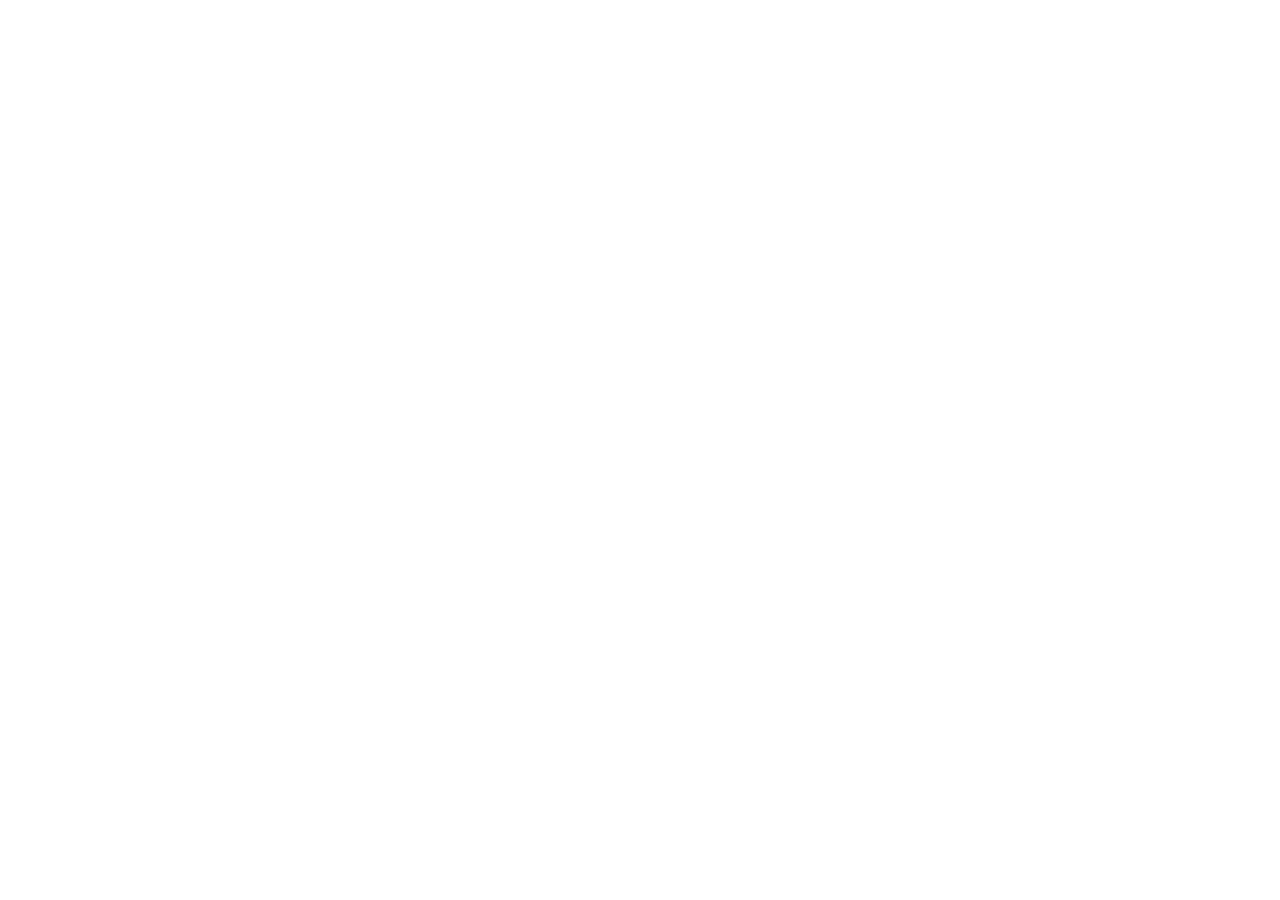
==== info/index.html @ 91fcff69 "STRANDGUT demo sites: info-first + editorial" ====
<!doctype html>
<html lang="de">
  <head>
    <meta charset="UTF-8" />
    <link rel="icon" type="image/svg+xml" href="./favicon.svg" />
    <meta name="viewport" content="width=device-width, initial-scale=1.0" />
    <meta name="theme-color" content="#143b3a" />
    <meta
      name="description"
      content="STRANDGUT in Binz auf Rügen - Restaurant und Beachbar. Oeffnungszeiten, Speisekarte, Anfahrt und Reservierung auf einen Blick."
    />
    <title>STRANDGUT Binz - Öffnungszeiten, Speisekarte & Reservierung</title>
    <script type="module" crossorigin src="/Program Files/Git/strandgut-sites/info/assets/index-B3ou46gy.js"></script>
    <link rel="stylesheet" crossorigin href="/Program Files/Git/strandgut-sites/info/assets/index-Dhdc9tx4.css">
  </head>
  <body>
    <div id="root"></div>
  </body>
</html>
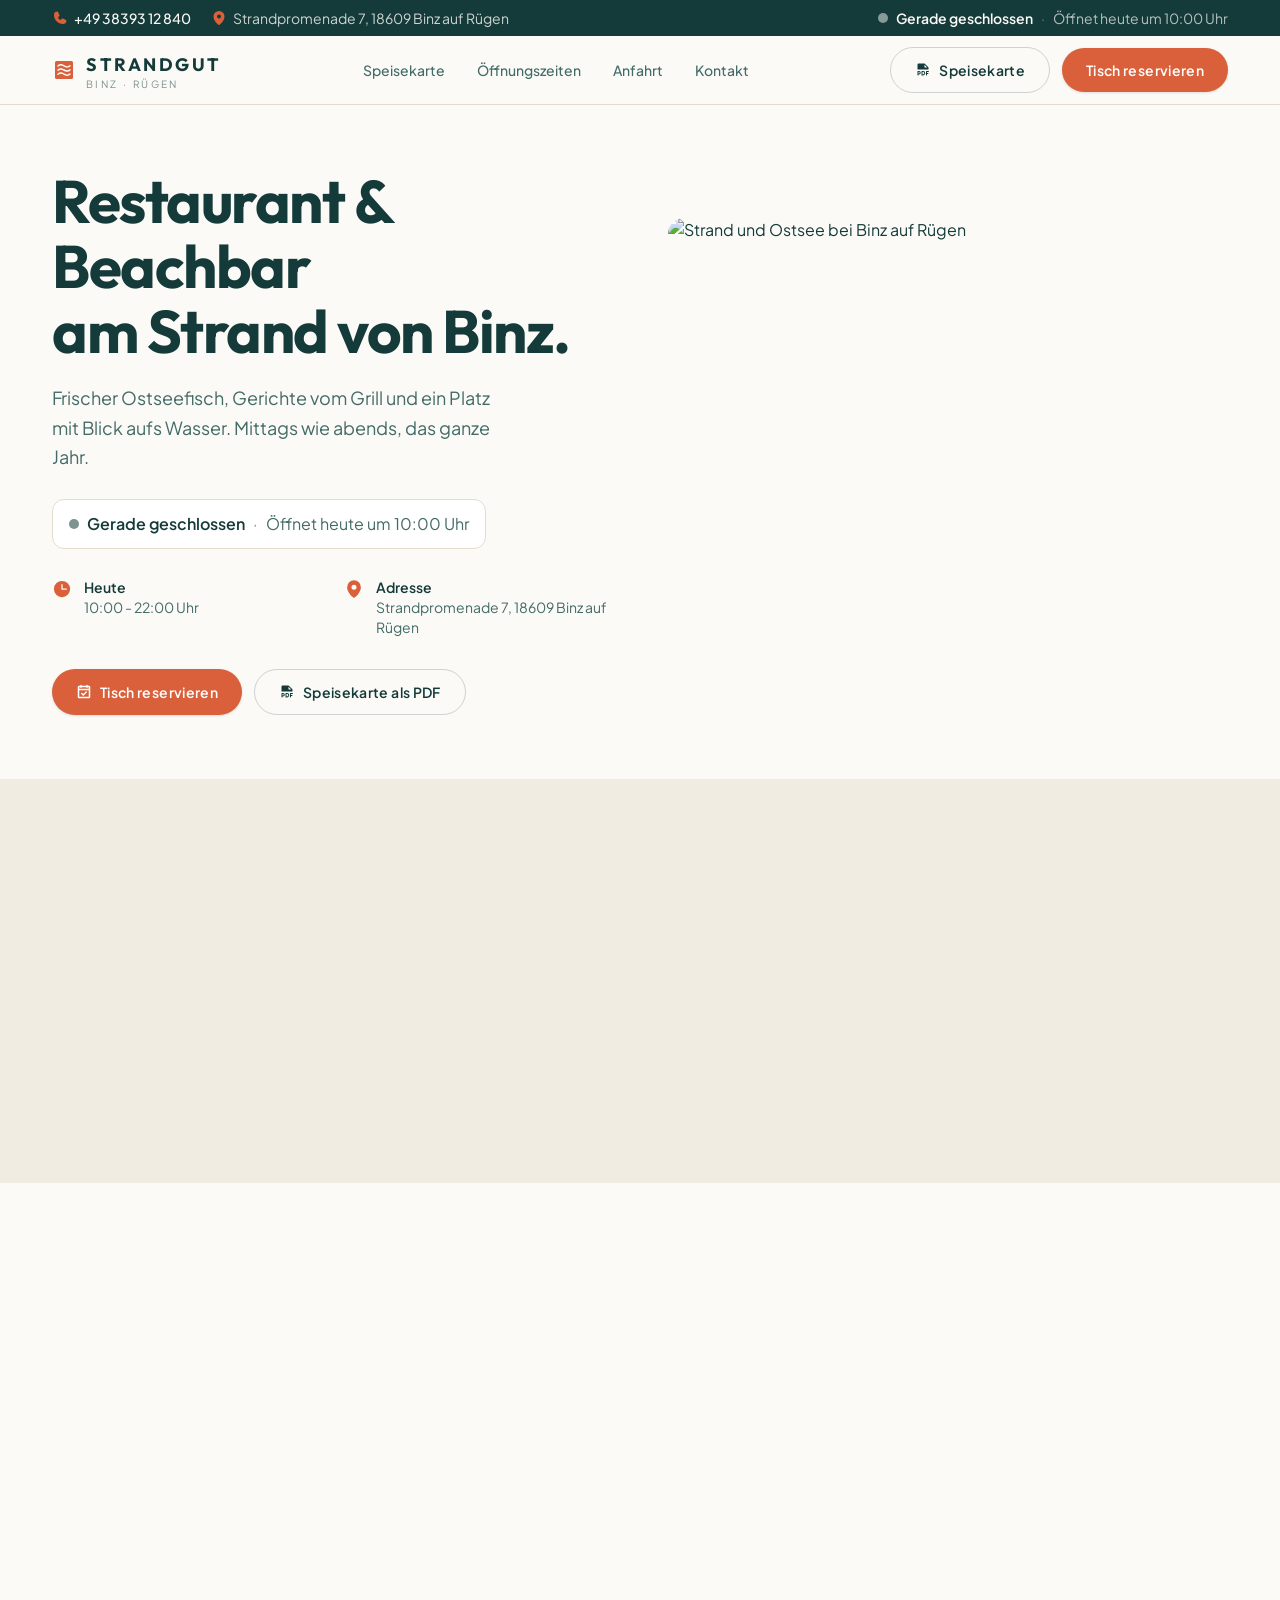
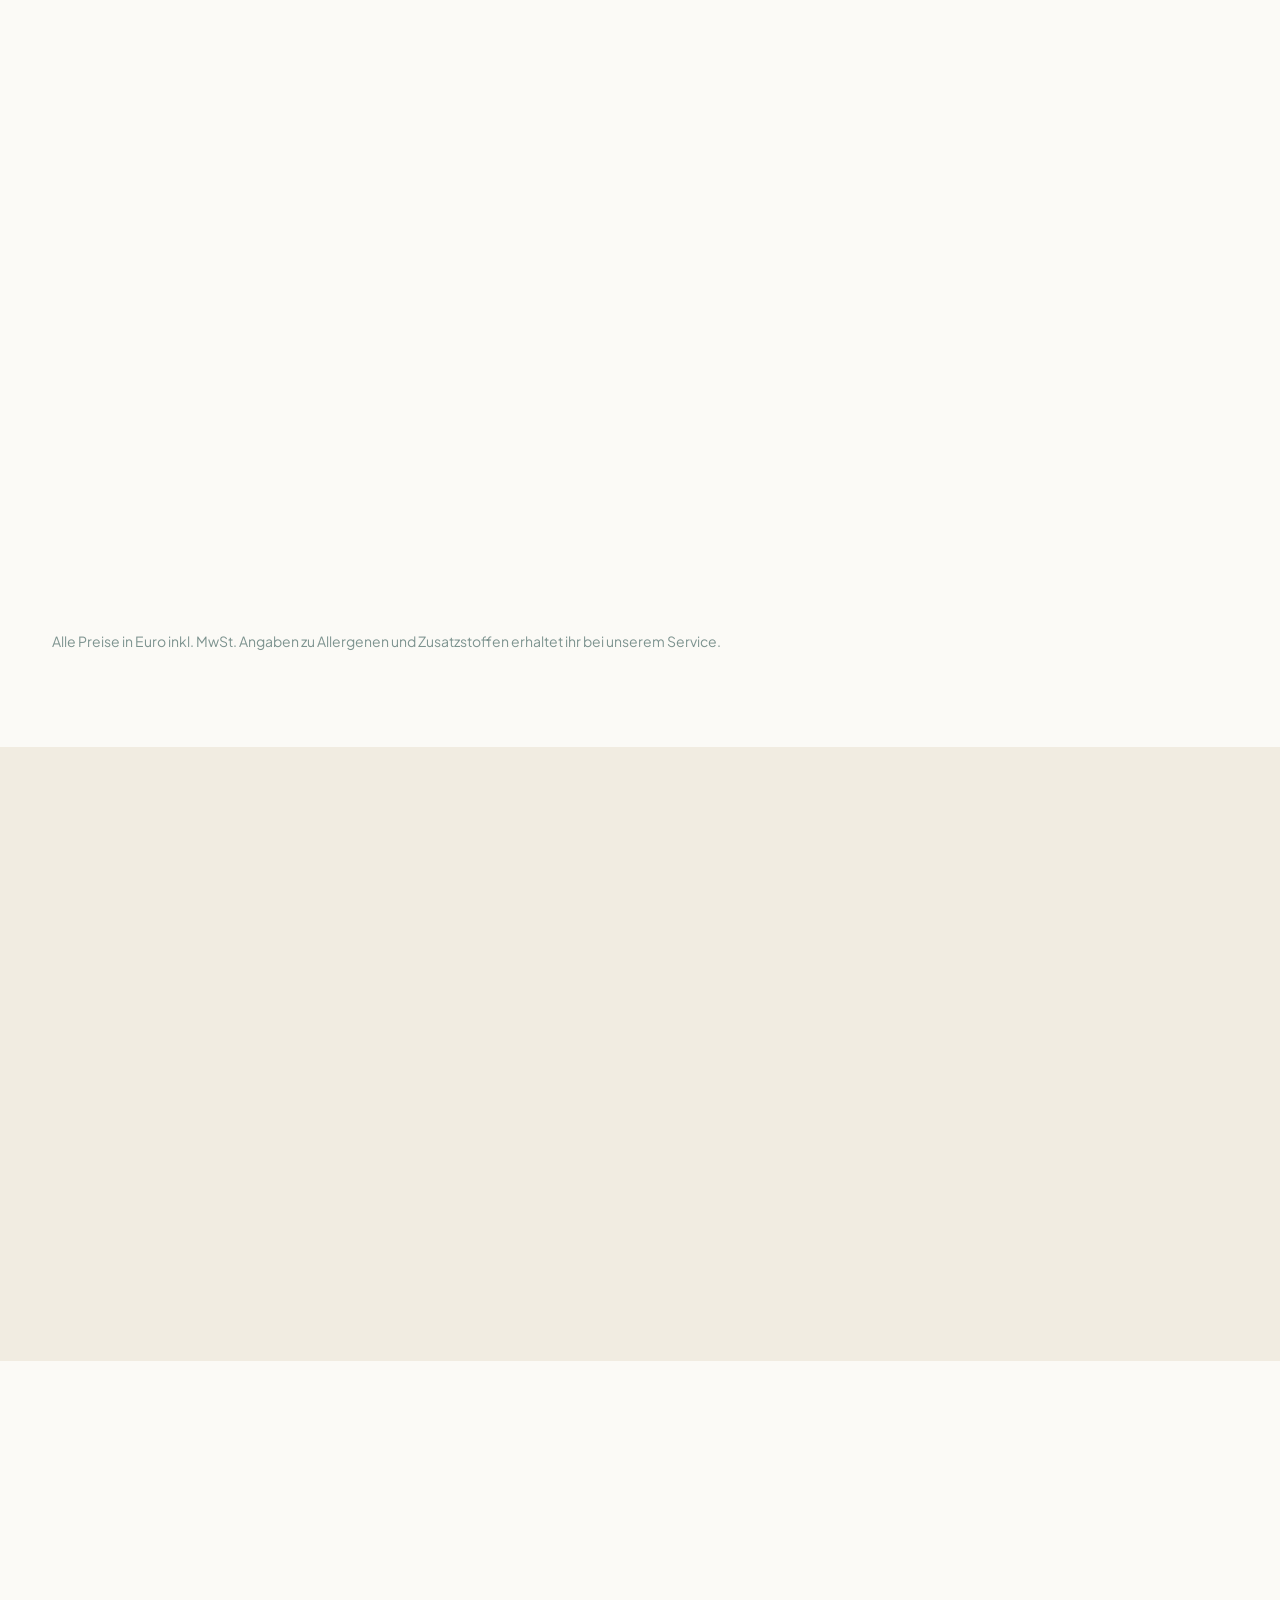
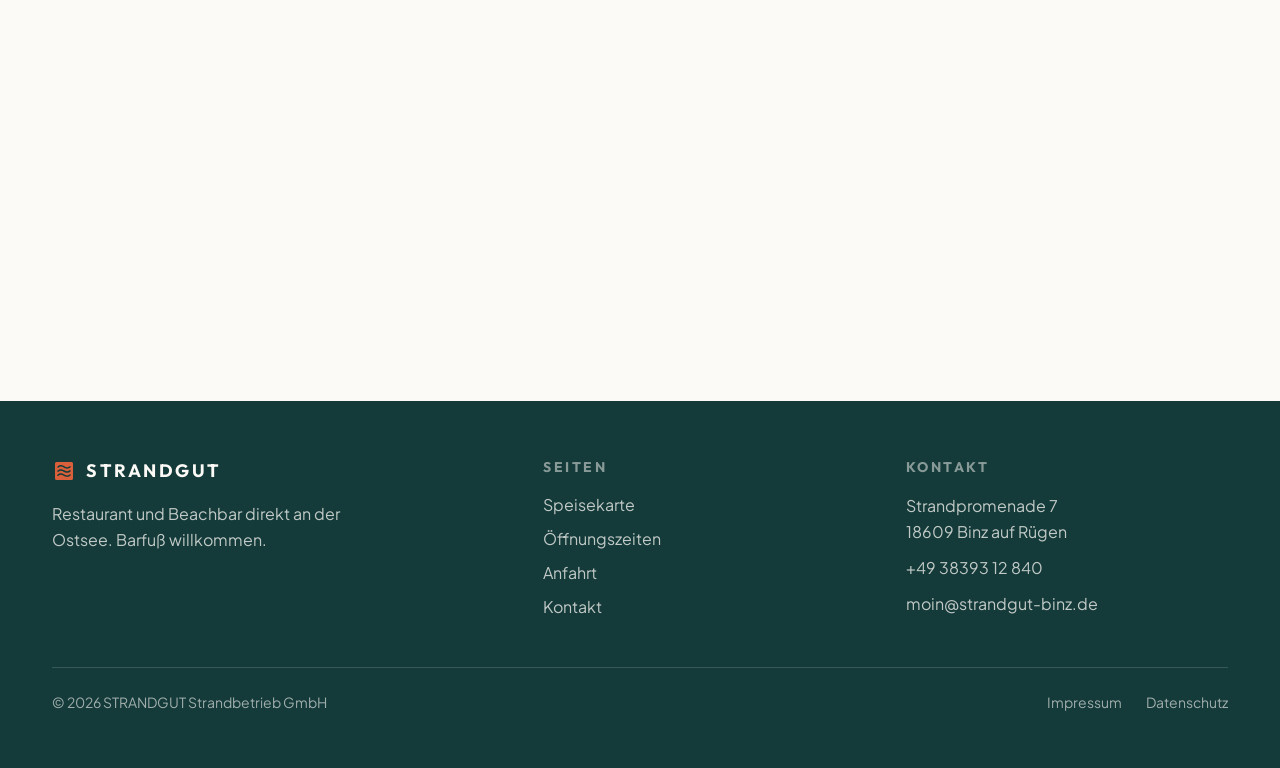
==== commit 02d9a6f8: "Use relative asset paths (robust under GitHub Pages subfolders)" ====
--- a/info/index.html
+++ b/info/index.html
@@ -10,8 +10,8 @@
       content="STRANDGUT in Binz auf Rügen - Restaurant und Beachbar. Oeffnungszeiten, Speisekarte, Anfahrt und Reservierung auf einen Blick."
     />
     <title>STRANDGUT Binz - Öffnungszeiten, Speisekarte & Reservierung</title>
-    <script type="module" crossorigin src="/Program Files/Git/strandgut-sites/info/assets/index-B3ou46gy.js"></script>
-    <link rel="stylesheet" crossorigin href="/Program Files/Git/strandgut-sites/info/assets/index-Dhdc9tx4.css">
+    <script type="module" crossorigin src="./assets/index-B0lCLc97.js"></script>
+    <link rel="stylesheet" crossorigin href="./assets/index-1Lk6VAh6.css">
   </head>
   <body>
     <div id="root"></div>
--- a/info/assets/index-1Lk6VAh6.css
+++ b/info/assets/index-1Lk6VAh6.css
@@ -0,0 +1 @@
+@font-face{font-family:Outfit Variable;font-style:normal;font-display:swap;font-weight:100 900;src:url(./outfit-latin-ext-wght-normal-DdQaqQDo.woff2)format("woff2-variations");unicode-range:U+100-2BA,U+2BD-2C5,U+2C7-2CC,U+2CE-2D7,U+2DD-2FF,U+304,U+308,U+329,U+1D00-1DBF,U+1E00-1E9F,U+1EF2-1EFF,U+2020,U+20A0-20AB,U+20AD-20C0,U+2113,U+2C60-2C7F,U+A720-A7FF}@font-face{font-family:Outfit Variable;font-style:normal;font-display:swap;font-weight:100 900;src:url(./outfit-latin-wght-normal-Bc-8i84L.woff2)format("woff2-variations");unicode-range:U+??,U+131,U+152-153,U+2BB-2BC,U+2C6,U+2DA,U+2DC,U+304,U+308,U+329,U+2000-206F,U+20AC,U+2122,U+2191,U+2193,U+2212,U+2215,U+FEFF,U+FFFD}@font-face{font-family:Plus Jakarta Sans Variable;font-style:normal;font-display:swap;font-weight:200 800;src:url([data-uri])format("woff2-variations");unicode-range:U+460-52F,U+1C80-1C8A,U+20B4,U+2DE0-2DFF,U+A640-A69F,U+FE2E-FE2F}@font-face{font-family:Plus Jakarta Sans Variable;font-style:normal;font-display:swap;font-weight:200 800;src:url(./plus-jakarta-sans-vietnamese-wght-normal-qRpaaN48.woff2)format("woff2-variations");unicode-range:U+102-103,U+110-111,U+128-129,U+168-169,U+1A0-1A1,U+1AF-1B0,U+300-301,U+303-304,U+308-309,U+323,U+329,U+1EA0-1EF9,U+20AB}@font-face{font-family:Plus Jakarta Sans Variable;font-style:normal;font-display:swap;font-weight:200 800;src:url(./plus-jakarta-sans-latin-ext-wght-normal-DmpS2jIq.woff2)format("woff2-variations");unicode-range:U+100-2BA,U+2BD-2C5,U+2C7-2CC,U+2CE-2D7,U+2DD-2FF,U+304,U+308,U+329,U+1D00-1DBF,U+1E00-1E9F,U+1EF2-1EFF,U+2020,U+20A0-20AB,U+20AD-20C0,U+2113,U+2C60-2C7F,U+A720-A7FF}@font-face{font-family:Plus Jakarta Sans Variable;font-style:normal;font-display:swap;font-weight:200 800;src:url(./plus-jakarta-sans-latin-wght-normal-eXO_dkmS.woff2)format("woff2-variations");unicode-range:U+??,U+131,U+152-153,U+2BB-2BC,U+2C6,U+2DA,U+2DC,U+304,U+308,U+329,U+2000-206F,U+20AC,U+2122,U+2191,U+2193,U+2212,U+2215,U+FEFF,U+FFFD}@layer properties{@supports (((-webkit-hyphens:none)) and (not (margin-trim:inline))) or ((-moz-orient:inline) and (not (color:rgb(from red r g b)))){*,:before,:after,::backdrop{--tw-rotate-x:initial;--tw-rotate-y:initial;--tw-rotate-z:initial;--tw-skew-x:initial;--tw-skew-y:initial;--tw-space-y-reverse:0;--tw-border-style:solid;--tw-leading:initial;--tw-font-weight:initial;--tw-tracking:initial;--tw-shadow:0 0 #0000;--tw-shadow-color:initial;--tw-shadow-alpha:100%;--tw-inset-shadow:0 0 #0000;--tw-inset-shadow-color:initial;--tw-inset-shadow-alpha:100%;--tw-ring-color:initial;--tw-ring-shadow:0 0 #0000;--tw-inset-ring-color:initial;--tw-inset-ring-shadow:0 0 #0000;--tw-ring-inset:initial;--tw-ring-offset-width:0px;--tw-ring-offset-color:#fff;--tw-ring-offset-shadow:0 0 #0000;--tw-outline-style:solid;--tw-blur:initial;--tw-brightness:initial;--tw-contrast:initial;--tw-grayscale:initial;--tw-hue-rotate:initial;--tw-invert:initial;--tw-opacity:initial;--tw-saturate:initial;--tw-sepia:initial;--tw-drop-shadow:initial;--tw-drop-shadow-color:initial;--tw-drop-shadow-alpha:100%;--tw-drop-shadow-size:initial;--tw-backdrop-blur:initial;--tw-backdrop-brightness:initial;--tw-backdrop-contrast:initial;--tw-backdrop-grayscale:initial;--tw-backdrop-hue-rotate:initial;--tw-backdrop-invert:initial;--tw-backdrop-opacity:initial;--tw-backdrop-saturate:initial;--tw-backdrop-sepia:initial;--tw-duration:initial}}}@layer theme{:root,:host{--font-sans:ui-sans-serif, system-ui, sans-serif, "Apple Color Emoji", "Segoe UI Emoji", "Segoe UI Symbol", "Noto Color Emoji";--font-mono:ui-monospace, SFMono-Regular, Menlo, Monaco, Consolas, "Liberation Mono", "Courier New", monospace;--color-white:#fff;--spacing:.25rem;--container-xs:20rem;--container-sm:24rem;--container-md:28rem;--text-xs:.75rem;--text-xs--line-height:calc(1 / .75);--text-sm:.875rem;--text-sm--line-height:calc(1.25 / .875);--text-base:1rem;--text-base--line-height:calc(1.5 / 1);--text-lg:1.125rem;--text-lg--line-height:calc(1.75 / 1.125);--text-xl:1.25rem;--text-xl--line-height:calc(1.75 / 1.25);--text-2xl:1.5rem;--text-2xl--line-height:calc(2 / 1.5);--text-3xl:1.875rem;--text-3xl--line-height:calc(2.25 / 1.875);--text-4xl:2.25rem;--text-4xl--line-height:calc(2.5 / 2.25);--text-5xl:3rem;--text-5xl--line-height:1;--text-6xl:3.75rem;--text-6xl--line-height:1;--font-weight-medium:500;--font-weight-semibold:600;--font-weight-bold:700;--tracking-tight:-.025em;--tracking-wide:.025em;--leading-relaxed:1.625;--radius-xl:.75rem;--radius-2xl:1rem;--animate-spin:spin 1s linear infinite;--animate-ping:ping 1s cubic-bezier(0, 0, .2, 1) infinite;--blur-md:12px;--default-transition-duration:.15s;--default-transition-timing-function:cubic-bezier(.4, 0, .2, 1);--default-font-family:var(--font-sans);--default-mono-font-family:var(--font-mono);--color-paper:#fbfaf6;--color-card:#fff;--color-sand:#f1ece1;--color-ink:#143b3a;--color-sea:#436b67;--color-mist:#7d938f;--color-accent:#d9603a;--color-accent-deep:#bd4d2b;--color-open:#2f7d54;--color-line:#e4ddcf;--font-display:"Outfit Variable", ui-sans-serif, system-ui, sans-serif;--font-body:"Plus Jakarta Sans Variable", ui-sans-serif, system-ui, sans-serif;--radius-pill:999px}}@layer base{*,:after,:before,::backdrop{box-sizing:border-box;border:0 solid;margin:0;padding:0}::file-selector-button{box-sizing:border-box;border:0 solid;margin:0;padding:0}html,:host{-webkit-text-size-adjust:100%;tab-size:4;line-height:1.5;font-family:var(--default-font-family,ui-sans-serif, system-ui, sans-serif, "Apple Color Emoji", "Segoe UI Emoji", "Segoe UI Symbol", "Noto Color Emoji");font-feature-settings:var(--default-font-feature-settings,normal);font-variation-settings:var(--default-font-variation-settings,normal);-webkit-tap-highlight-color:transparent}hr{height:0;color:inherit;border-top-width:1px}abbr:where([title]){-webkit-text-decoration:underline dotted;text-decoration:underline dotted}h1,h2,h3,h4,h5,h6{font-size:inherit;font-weight:inherit}a{color:inherit;-webkit-text-decoration:inherit;-webkit-text-decoration:inherit;-webkit-text-decoration:inherit;-webkit-text-decoration:inherit;text-decoration:inherit}b,strong{font-weight:bolder}code,kbd,samp,pre{font-family:var(--default-mono-font-family,ui-monospace, SFMono-Regular, Menlo, Monaco, Consolas, "Liberation Mono", "Courier New", monospace);font-feature-settings:var(--default-mono-font-feature-settings,normal);font-variation-settings:var(--default-mono-font-variation-settings,normal);font-size:1em}small{font-size:80%}sub,sup{vertical-align:baseline;font-size:75%;line-height:0;position:relative}sub{bottom:-.25em}sup{top:-.5em}table{text-indent:0;border-color:inherit;border-collapse:collapse}:-moz-focusring{outline:auto}progress{vertical-align:baseline}summary{display:list-item}ol,ul,menu{list-style:none}img,svg,video,canvas,audio,iframe,embed,object{vertical-align:middle;display:block}img,video{max-width:100%;height:auto}button,input,select,optgroup,textarea{font:inherit;font-feature-settings:inherit;font-variation-settings:inherit;letter-spacing:inherit;color:inherit;opacity:1;background-color:#0000;border-radius:0}::file-selector-button{font:inherit;font-feature-settings:inherit;font-variation-settings:inherit;letter-spacing:inherit;color:inherit;opacity:1;background-color:#0000;border-radius:0}:where(select:is([multiple],[size])) optgroup{font-weight:bolder}:where(select:is([multiple],[size])) optgroup option{padding-inline-start:20px}::file-selector-button{margin-inline-end:4px}::placeholder{opacity:1}@supports (not ((-webkit-appearance:-apple-pay-button))) or (contain-intrinsic-size:1px){::placeholder{color:currentColor}@supports (color:color-mix(in lab, red, red)){::placeholder{color:color-mix(in oklab, currentcolor 50%, transparent)}}}textarea{resize:vertical}::-webkit-search-decoration{-webkit-appearance:none}::-webkit-date-and-time-value{min-height:1lh;text-align:inherit}::-webkit-datetime-edit{display:inline-flex}::-webkit-datetime-edit-fields-wrapper{padding:0}::-webkit-datetime-edit{padding-block:0}::-webkit-datetime-edit-year-field{padding-block:0}::-webkit-datetime-edit-month-field{padding-block:0}::-webkit-datetime-edit-day-field{padding-block:0}::-webkit-datetime-edit-hour-field{padding-block:0}::-webkit-datetime-edit-minute-field{padding-block:0}::-webkit-datetime-edit-second-field{padding-block:0}::-webkit-datetime-edit-millisecond-field{padding-block:0}::-webkit-datetime-edit-meridiem-field{padding-block:0}::-webkit-calendar-picker-indicator{line-height:1}:-moz-ui-invalid{box-shadow:none}button,input:where([type=button],[type=reset],[type=submit]){appearance:button}::file-selector-button{appearance:button}::-webkit-inner-spin-button{height:auto}::-webkit-outer-spin-button{height:auto}[hidden]:where(:not([hidden=until-found])){display:none!important}}@layer components;@layer utilities{.absolute{position:absolute}.relative{position:relative}.sticky{position:sticky}.top-0{top:0}.z-50{z-index:50}.mx-auto{margin-inline:auto}.mt-0\.5{margin-top:calc(var(--spacing) * .5)}.mt-1{margin-top:var(--spacing)}.mt-2{margin-top:calc(var(--spacing) * 2)}.mt-3{margin-top:calc(var(--spacing) * 3)}.mt-4{margin-top:calc(var(--spacing) * 4)}.mt-5{margin-top:calc(var(--spacing) * 5)}.mt-6{margin-top:calc(var(--spacing) * 6)}.mt-7{margin-top:calc(var(--spacing) * 7)}.mt-8{margin-top:calc(var(--spacing) * 8)}.mt-10{margin-top:calc(var(--spacing) * 10)}.mt-12{margin-top:calc(var(--spacing) * 12)}.mb-1{margin-bottom:var(--spacing)}.block{display:block}.flex{display:flex}.grid{display:grid}.hidden{display:none}.inline-block{display:inline-block}.inline-flex{display:inline-flex}.aspect-\[4\/3\]{aspect-ratio:4/3}.size-2\.5{width:calc(var(--spacing) * 2.5);height:calc(var(--spacing) * 2.5)}.size-4{width:calc(var(--spacing) * 4);height:calc(var(--spacing) * 4)}.size-5{width:calc(var(--spacing) * 5);height:calc(var(--spacing) * 5)}.size-6{width:calc(var(--spacing) * 6);height:calc(var(--spacing) * 6)}.size-7{width:calc(var(--spacing) * 7);height:calc(var(--spacing) * 7)}.size-11{width:calc(var(--spacing) * 11);height:calc(var(--spacing) * 11)}.size-14{width:calc(var(--spacing) * 14);height:calc(var(--spacing) * 14)}.size-full{width:100%;height:100%}.h-\[68px\]{height:68px}.min-h-\[100dvh\]{min-height:100dvh}.min-h-\[340px\]{min-height:340px}.w-full{width:100%}.max-w-\[1240px\]{max-width:1240px}.max-w-md{max-width:var(--container-md)}.max-w-sm{max-width:var(--container-sm)}.max-w-xs{max-width:var(--container-xs)}.min-w-0{min-width:0}.flex-1{flex:1}.shrink-0{flex-shrink:0}.transform{transform:var(--tw-rotate-x,) var(--tw-rotate-y,) var(--tw-rotate-z,) var(--tw-skew-x,) var(--tw-skew-y,)}.animate-ping{animation:var(--animate-ping)}.animate-spin{animation:var(--animate-spin)}.grid-cols-1{grid-template-columns:repeat(1,minmax(0,1fr))}.flex-col{flex-direction:column}.flex-wrap{flex-wrap:wrap}.items-baseline{align-items:baseline}.items-center{align-items:center}.items-start{align-items:flex-start}.justify-between{justify-content:space-between}.justify-center{justify-content:center}.gap-1{gap:var(--spacing)}.gap-1\.5{gap:calc(var(--spacing) * 1.5)}.gap-2{gap:calc(var(--spacing) * 2)}.gap-2\.5{gap:calc(var(--spacing) * 2.5)}.gap-3{gap:calc(var(--spacing) * 3)}.gap-4{gap:calc(var(--spacing) * 4)}.gap-5{gap:calc(var(--spacing) * 5)}.gap-6{gap:calc(var(--spacing) * 6)}.gap-7{gap:calc(var(--spacing) * 7)}.gap-8{gap:calc(var(--spacing) * 8)}.gap-10{gap:calc(var(--spacing) * 10)}:where(.space-y-2\.5>:not(:last-child)){--tw-space-y-reverse:0;margin-block-start:calc(calc(var(--spacing) * 2.5) * var(--tw-space-y-reverse));margin-block-end:calc(calc(var(--spacing) * 2.5) * calc(1 - var(--tw-space-y-reverse)))}:where(.space-y-4>:not(:last-child)){--tw-space-y-reverse:0;margin-block-start:calc(calc(var(--spacing) * 4) * var(--tw-space-y-reverse));margin-block-end:calc(calc(var(--spacing) * 4) * calc(1 - var(--tw-space-y-reverse)))}.gap-x-6{column-gap:calc(var(--spacing) * 6)}.gap-x-14{column-gap:calc(var(--spacing) * 14)}.gap-y-3{row-gap:calc(var(--spacing) * 3)}.gap-y-12{row-gap:calc(var(--spacing) * 12)}.overflow-hidden{overflow:hidden}.overflow-x-hidden{overflow-x:hidden}.rounded-2xl{border-radius:var(--radius-2xl)}.rounded-full{border-radius:3.40282e38px}.rounded-pill{border-radius:var(--radius-pill)}.rounded-xl{border-radius:var(--radius-xl)}.border{border-style:var(--tw-border-style);border-width:1px}.border-t{border-top-style:var(--tw-border-style);border-top-width:1px}.border-b{border-bottom-style:var(--tw-border-style);border-bottom-width:1px}.border-dotted{--tw-border-style:dotted;border-style:dotted}.border-accent{border-color:var(--color-accent)}.border-ink\/20{border-color:#143b3a33}@supports (color:color-mix(in lab, red, red)){.border-ink\/20{border-color:color-mix(in oklab, var(--color-ink) 20%, transparent)}}.border-line{border-color:var(--color-line)}.border-paper\/15{border-color:#fbfaf626}@supports (color:color-mix(in lab, red, red)){.border-paper\/15{border-color:color-mix(in oklab, var(--color-paper) 15%, transparent)}}.bg-accent{background-color:var(--color-accent)}.bg-accent\/8{background-color:#d9603a14}@supports (color:color-mix(in lab, red, red)){.bg-accent\/8{background-color:color-mix(in oklab, var(--color-accent) 8%, transparent)}}.bg-accent\/10{background-color:#d9603a1a}@supports (color:color-mix(in lab, red, red)){.bg-accent\/10{background-color:color-mix(in oklab, var(--color-accent) 10%, transparent)}}.bg-card{background-color:var(--color-card)}.bg-ink{background-color:var(--color-ink)}.bg-mist{background-color:var(--color-mist)}.bg-open{background-color:var(--color-open)}.bg-open\/60{background-color:#2f7d5499}@supports (color:color-mix(in lab, red, red)){.bg-open\/60{background-color:color-mix(in oklab, var(--color-open) 60%, transparent)}}.bg-paper{background-color:var(--color-paper)}.bg-paper\/50{background-color:#fbfaf680}@supports (color:color-mix(in lab, red, red)){.bg-paper\/50{background-color:color-mix(in oklab, var(--color-paper) 50%, transparent)}}.bg-paper\/95{background-color:#fbfaf6f2}@supports (color:color-mix(in lab, red, red)){.bg-paper\/95{background-color:color-mix(in oklab, var(--color-paper) 95%, transparent)}}.bg-sand{background-color:var(--color-sand)}.bg-white{background-color:var(--color-white)}.object-cover{object-fit:cover}.p-5{padding:calc(var(--spacing) * 5)}.p-6{padding:calc(var(--spacing) * 6)}.px-2{padding-inline:calc(var(--spacing) * 2)}.px-3{padding-inline:calc(var(--spacing) * 3)}.px-4{padding-inline:calc(var(--spacing) * 4)}.px-5{padding-inline:calc(var(--spacing) * 5)}.px-6{padding-inline:calc(var(--spacing) * 6)}.px-7{padding-inline:calc(var(--spacing) * 7)}.py-0\.5{padding-block:calc(var(--spacing) * .5)}.py-2{padding-block:calc(var(--spacing) * 2)}.py-3{padding-block:calc(var(--spacing) * 3)}.py-3\.5{padding-block:calc(var(--spacing) * 3.5)}.py-4{padding-block:calc(var(--spacing) * 4)}.py-5{padding-block:calc(var(--spacing) * 5)}.py-10{padding-block:calc(var(--spacing) * 10)}.py-12{padding-block:calc(var(--spacing) * 12)}.py-14{padding-block:calc(var(--spacing) * 14)}.py-20{padding-block:calc(var(--spacing) * 20)}.pt-3{padding-top:calc(var(--spacing) * 3)}.pt-6{padding-top:calc(var(--spacing) * 6)}.text-center{text-align:center}.font-display{font-family:var(--font-display)}.text-2xl{font-size:var(--text-2xl);line-height:var(--tw-leading,var(--text-2xl--line-height))}.text-3xl{font-size:var(--text-3xl);line-height:var(--tw-leading,var(--text-3xl--line-height))}.text-4xl{font-size:var(--text-4xl);line-height:var(--tw-leading,var(--text-4xl--line-height))}.text-base{font-size:var(--text-base);line-height:var(--tw-leading,var(--text-base--line-height))}.text-lg{font-size:var(--text-lg);line-height:var(--tw-leading,var(--text-lg--line-height))}.text-sm{font-size:var(--text-sm);line-height:var(--tw-leading,var(--text-sm--line-height))}.text-xl{font-size:var(--text-xl);line-height:var(--tw-leading,var(--text-xl--line-height))}.text-xs{font-size:var(--text-xs);line-height:var(--tw-leading,var(--text-xs--line-height))}.text-\[10px\]{font-size:10px}.text-\[11px\]{font-size:11px}.leading-\[1\.08\]{--tw-leading:1.08;line-height:1.08}.leading-none{--tw-leading:1;line-height:1}.leading-relaxed{--tw-leading:var(--leading-relaxed);line-height:var(--leading-relaxed)}.font-bold{--tw-font-weight:var(--font-weight-bold);font-weight:var(--font-weight-bold)}.font-medium{--tw-font-weight:var(--font-weight-medium);font-weight:var(--font-weight-medium)}.font-semibold{--tw-font-weight:var(--font-weight-semibold);font-weight:var(--font-weight-semibold)}.tracking-\[0\.14em\]{--tw-tracking:.14em;letter-spacing:.14em}.tracking-\[0\.18em\]{--tw-tracking:.18em;letter-spacing:.18em}.tracking-\[0\.24em\]{--tw-tracking:.24em;letter-spacing:.24em}.tracking-tight{--tw-tracking:var(--tracking-tight);letter-spacing:var(--tracking-tight)}.tracking-wide{--tw-tracking:var(--tracking-wide);letter-spacing:var(--tracking-wide)}.whitespace-nowrap{white-space:nowrap}.text-accent{color:var(--color-accent)}.text-accent-deep{color:var(--color-accent-deep)}.text-ink{color:var(--color-ink)}.text-ink\/80{color:#143b3acc}@supports (color:color-mix(in lab, red, red)){.text-ink\/80{color:color-mix(in oklab, var(--color-ink) 80%, transparent)}}.text-ink\/85{color:#143b3ad9}@supports (color:color-mix(in lab, red, red)){.text-ink\/85{color:color-mix(in oklab, var(--color-ink) 85%, transparent)}}.text-mist{color:var(--color-mist)}.text-open{color:var(--color-open)}.text-paper{color:var(--color-paper)}.text-paper\/40{color:#fbfaf666}@supports (color:color-mix(in lab, red, red)){.text-paper\/40{color:color-mix(in oklab, var(--color-paper) 40%, transparent)}}.text-paper\/50{color:#fbfaf680}@supports (color:color-mix(in lab, red, red)){.text-paper\/50{color:color-mix(in oklab, var(--color-paper) 50%, transparent)}}.text-paper\/60{color:#fbfaf699}@supports (color:color-mix(in lab, red, red)){.text-paper\/60{color:color-mix(in oklab, var(--color-paper) 60%, transparent)}}.text-paper\/70{color:#fbfaf6b3}@supports (color:color-mix(in lab, red, red)){.text-paper\/70{color:color-mix(in oklab, var(--color-paper) 70%, transparent)}}.text-paper\/75{color:#fbfaf6bf}@supports (color:color-mix(in lab, red, red)){.text-paper\/75{color:color-mix(in oklab, var(--color-paper) 75%, transparent)}}.text-paper\/80{color:#fbfaf6cc}@supports (color:color-mix(in lab, red, red)){.text-paper\/80{color:color-mix(in oklab, var(--color-paper) 80%, transparent)}}.text-sea{color:var(--color-sea)}.text-white{color:var(--color-white)}.uppercase{text-transform:uppercase}.not-italic{font-style:normal}.shadow-sm{--tw-shadow:0 1px 3px 0 var(--tw-shadow-color,#0000001a), 0 1px 2px -1px var(--tw-shadow-color,#0000001a);box-shadow:var(--tw-inset-shadow), var(--tw-inset-ring-shadow), var(--tw-ring-offset-shadow), var(--tw-ring-shadow), var(--tw-shadow)}.outline{outline-style:var(--tw-outline-style);outline-width:1px}.filter{filter:var(--tw-blur,) var(--tw-brightness,) var(--tw-contrast,) var(--tw-grayscale,) var(--tw-hue-rotate,) var(--tw-invert,) var(--tw-saturate,) var(--tw-sepia,) var(--tw-drop-shadow,)}.backdrop-blur-md{--tw-backdrop-blur:blur(var(--blur-md));-webkit-backdrop-filter:var(--tw-backdrop-blur,) var(--tw-backdrop-brightness,) var(--tw-backdrop-contrast,) var(--tw-backdrop-grayscale,) var(--tw-backdrop-hue-rotate,) var(--tw-backdrop-invert,) var(--tw-backdrop-opacity,) var(--tw-backdrop-saturate,) var(--tw-backdrop-sepia,);backdrop-filter:var(--tw-backdrop-blur,) var(--tw-backdrop-brightness,) var(--tw-backdrop-contrast,) var(--tw-backdrop-grayscale,) var(--tw-backdrop-hue-rotate,) var(--tw-backdrop-invert,) var(--tw-backdrop-opacity,) var(--tw-backdrop-saturate,) var(--tw-backdrop-sepia,)}.transition{transition-property:color,background-color,border-color,outline-color,text-decoration-color,fill,stroke,--tw-gradient-from,--tw-gradient-via,--tw-gradient-to,opacity,box-shadow,transform,translate,scale,rotate,filter,-webkit-backdrop-filter,backdrop-filter,display,content-visibility,overlay,pointer-events;transition-timing-function:var(--tw-ease,var(--default-transition-timing-function));transition-duration:var(--tw-duration,var(--default-transition-duration))}.transition-all{transition-property:all;transition-timing-function:var(--tw-ease,var(--default-transition-timing-function));transition-duration:var(--tw-duration,var(--default-transition-duration))}.transition-colors{transition-property:color,background-color,border-color,outline-color,text-decoration-color,fill,stroke,--tw-gradient-from,--tw-gradient-via,--tw-gradient-to;transition-timing-function:var(--tw-ease,var(--default-transition-timing-function));transition-duration:var(--tw-duration,var(--default-transition-duration))}.duration-200{--tw-duration:.2s;transition-duration:.2s}.outline-none{--tw-outline-style:none;outline-style:none}.placeholder\:text-mist::placeholder{color:var(--color-mist)}.last\:border-b-0:last-child{border-bottom-style:var(--tw-border-style);border-bottom-width:0}@media (hover:hover){.hover\:border-accent:hover{border-color:var(--color-accent)}.hover\:bg-accent-deep:hover{background-color:var(--color-accent-deep)}.hover\:bg-ink:hover{background-color:var(--color-ink)}.hover\:bg-paper:hover{background-color:var(--color-paper)}.hover\:bg-sand:hover{background-color:var(--color-sand)}.hover\:text-accent:hover{color:var(--color-accent)}.hover\:text-accent-deep:hover{color:var(--color-accent-deep)}.hover\:text-paper:hover{color:var(--color-paper)}.hover\:text-white:hover{color:var(--color-white)}.hover\:underline:hover{text-decoration-line:underline}}.focus\:border-accent:focus{border-color:var(--color-accent)}.focus\:ring-2:focus{--tw-ring-shadow:var(--tw-ring-inset,) 0 0 0 calc(2px + var(--tw-ring-offset-width)) var(--tw-ring-color,currentcolor);box-shadow:var(--tw-inset-shadow), var(--tw-inset-ring-shadow), var(--tw-ring-offset-shadow), var(--tw-ring-shadow), var(--tw-shadow)}.focus\:ring-accent\/25:focus{--tw-ring-color:#d9603a40}@supports (color:color-mix(in lab, red, red)){.focus\:ring-accent\/25:focus{--tw-ring-color:color-mix(in oklab, var(--color-accent) 25%, transparent)}}.focus-visible\:ring-2:focus-visible{--tw-ring-shadow:var(--tw-ring-inset,) 0 0 0 calc(2px + var(--tw-ring-offset-width)) var(--tw-ring-color,currentcolor);box-shadow:var(--tw-inset-shadow), var(--tw-inset-ring-shadow), var(--tw-ring-offset-shadow), var(--tw-ring-shadow), var(--tw-shadow)}.focus-visible\:ring-accent:focus-visible{--tw-ring-color:var(--color-accent)}.focus-visible\:ring-offset-2:focus-visible{--tw-ring-offset-width:2px;--tw-ring-offset-shadow:var(--tw-ring-inset,) 0 0 0 var(--tw-ring-offset-width) var(--tw-ring-offset-color)}.focus-visible\:outline-none:focus-visible{--tw-outline-style:none;outline-style:none}.active\:scale-\[0\.98\]:active{scale:.98}.disabled\:opacity-80:disabled{opacity:.8}@media (width>=40rem){.sm\:col-span-2{grid-column:span 2/span 2}.sm\:flex{display:flex}.sm\:grid-cols-2{grid-template-columns:repeat(2,minmax(0,1fr))}.sm\:flex-row{flex-direction:row}.sm\:items-center{align-items:center}.sm\:items-end{align-items:flex-end}.sm\:justify-between{justify-content:space-between}.sm\:p-8{padding:calc(var(--spacing) * 8)}.sm\:px-8{padding-inline:calc(var(--spacing) * 8)}.sm\:py-16{padding-block:calc(var(--spacing) * 16)}.sm\:py-24{padding-block:calc(var(--spacing) * 24)}.sm\:text-4xl{font-size:var(--text-4xl);line-height:var(--tw-leading,var(--text-4xl--line-height))}.sm\:text-5xl{font-size:var(--text-5xl);line-height:var(--tw-leading,var(--text-5xl--line-height))}}@media (width>=48rem){.md\:grid-cols-2{grid-template-columns:repeat(2,minmax(0,1fr))}}@media (width>=64rem){.lg\:flex{display:flex}.lg\:hidden{display:none}.lg\:aspect-\[5\/4\]{aspect-ratio:5/4}.lg\:min-h-0{min-height:0}.lg\:grid-cols-2{grid-template-columns:repeat(2,minmax(0,1fr))}.lg\:grid-cols-\[0\.9fr_1\.1fr\]{grid-template-columns:.9fr 1.1fr}.lg\:grid-cols-\[1\.4fr_1fr_1fr\]{grid-template-columns:1.4fr 1fr 1fr}.lg\:items-center{align-items:center}.lg\:gap-10{gap:calc(var(--spacing) * 10)}.lg\:gap-14{gap:calc(var(--spacing) * 14)}.lg\:gap-16{gap:calc(var(--spacing) * 16)}.lg\:text-6xl{font-size:var(--text-6xl);line-height:var(--tw-leading,var(--text-6xl--line-height))}}}html{scroll-behavior:smooth;-webkit-text-size-adjust:100%}@media (prefers-reduced-motion:reduce){html{scroll-behavior:auto}}body{background-color:var(--color-paper);color:var(--color-ink);font-family:var(--font-body);font-synthesis-weight:none;text-rendering:optimizelegibility;-webkit-font-smoothing:antialiased;-moz-osx-font-smoothing:grayscale;margin:0}::selection{background-color:var(--color-accent);color:#fff}.font-display{font-family:var(--font-display)}.rule{border-color:var(--color-line)}@media (prefers-reduced-motion:no-preference){@supports (animation-timeline:view()){.reveal{opacity:0;animation:linear forwards reveal-up;animation-timeline:view();animation-range:entry entry 40%;transform:translateY(16px)}@keyframes reveal-up{to{opacity:1;transform:translateY(0)}}}}@property --tw-rotate-x{syntax:"*";inherits:false}@property --tw-rotate-y{syntax:"*";inherits:false}@property --tw-rotate-z{syntax:"*";inherits:false}@property --tw-skew-x{syntax:"*";inherits:false}@property --tw-skew-y{syntax:"*";inherits:false}@property --tw-space-y-reverse{syntax:"*";inherits:false;initial-value:0}@property --tw-border-style{syntax:"*";inherits:false;initial-value:solid}@property --tw-leading{syntax:"*";inherits:false}@property --tw-font-weight{syntax:"*";inherits:false}@property --tw-tracking{syntax:"*";inherits:false}@property --tw-shadow{syntax:"*";inherits:false;initial-value:0 0 #0000}@property --tw-shadow-color{syntax:"*";inherits:false}@property --tw-shadow-alpha{syntax:"<percentage>";inherits:false;initial-value:100%}@property --tw-inset-shadow{syntax:"*";inherits:false;initial-value:0 0 #0000}@property --tw-inset-shadow-color{syntax:"*";inherits:false}@property --tw-inset-shadow-alpha{syntax:"<percentage>";inherits:false;initial-value:100%}@property --tw-ring-color{syntax:"*";inherits:false}@property --tw-ring-shadow{syntax:"*";inherits:false;initial-value:0 0 #0000}@property --tw-inset-ring-color{syntax:"*";inherits:false}@property --tw-inset-ring-shadow{syntax:"*";inherits:false;initial-value:0 0 #0000}@property --tw-ring-inset{syntax:"*";inherits:false}@property --tw-ring-offset-width{syntax:"<length>";inherits:false;initial-value:0}@property --tw-ring-offset-color{syntax:"*";inherits:false;initial-value:#fff}@property --tw-ring-offset-shadow{syntax:"*";inherits:false;initial-value:0 0 #0000}@property --tw-outline-style{syntax:"*";inherits:false;initial-value:solid}@property --tw-blur{syntax:"*";inherits:false}@property --tw-brightness{syntax:"*";inherits:false}@property --tw-contrast{syntax:"*";inherits:false}@property --tw-grayscale{syntax:"*";inherits:false}@property --tw-hue-rotate{syntax:"*";inherits:false}@property --tw-invert{syntax:"*";inherits:false}@property --tw-opacity{syntax:"*";inherits:false}@property --tw-saturate{syntax:"*";inherits:false}@property --tw-sepia{syntax:"*";inherits:false}@property --tw-drop-shadow{syntax:"*";inherits:false}@property --tw-drop-shadow-color{syntax:"*";inherits:false}@property --tw-drop-shadow-alpha{syntax:"<percentage>";inherits:false;initial-value:100%}@property --tw-drop-shadow-size{syntax:"*";inherits:false}@property --tw-backdrop-blur{syntax:"*";inherits:false}@property --tw-backdrop-brightness{syntax:"*";inherits:false}@property --tw-backdrop-contrast{syntax:"*";inherits:false}@property --tw-backdrop-grayscale{syntax:"*";inherits:false}@property --tw-backdrop-hue-rotate{syntax:"*";inherits:false}@property --tw-backdrop-invert{syntax:"*";inherits:false}@property --tw-backdrop-opacity{syntax:"*";inherits:false}@property --tw-backdrop-saturate{syntax:"*";inherits:false}@property --tw-backdrop-sepia{syntax:"*";inherits:false}@property --tw-duration{syntax:"*";inherits:false}@keyframes spin{to{transform:rotate(360deg)}}@keyframes ping{75%,to{opacity:0;transform:scale(2)}}
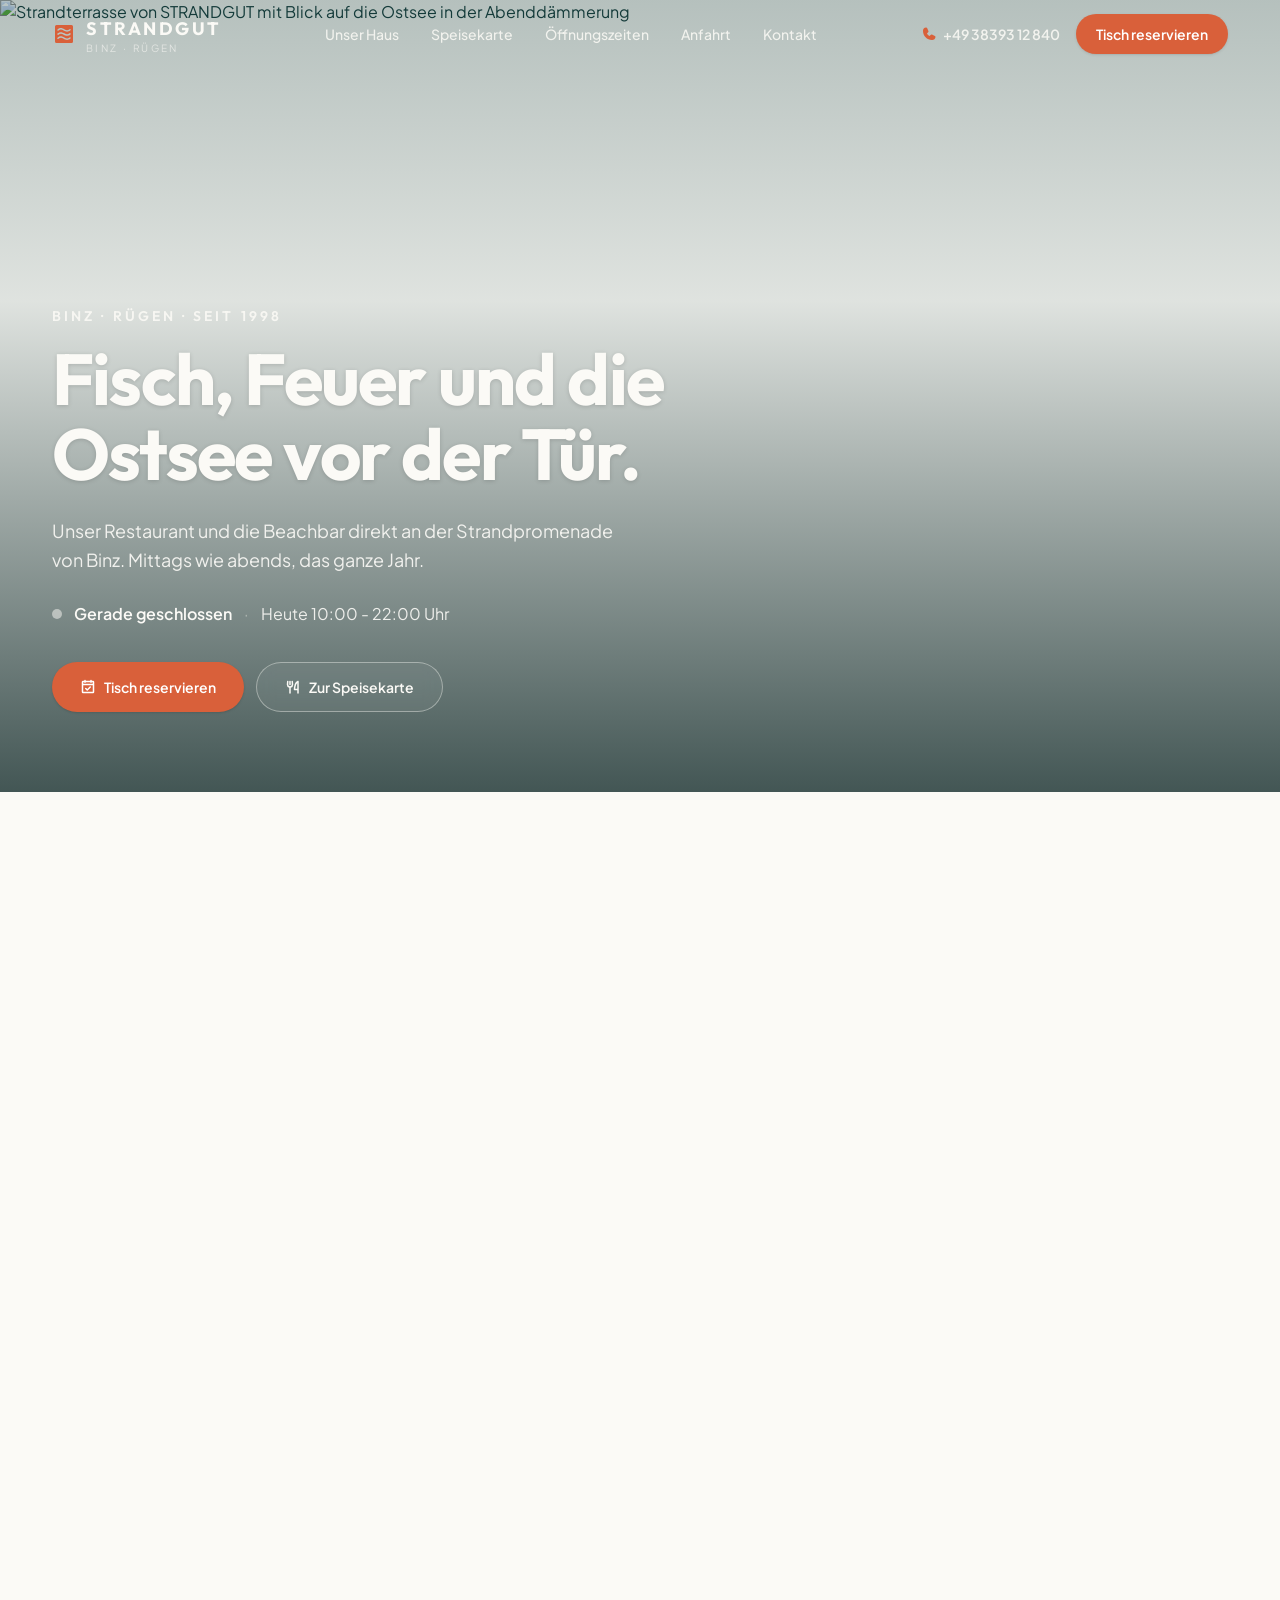
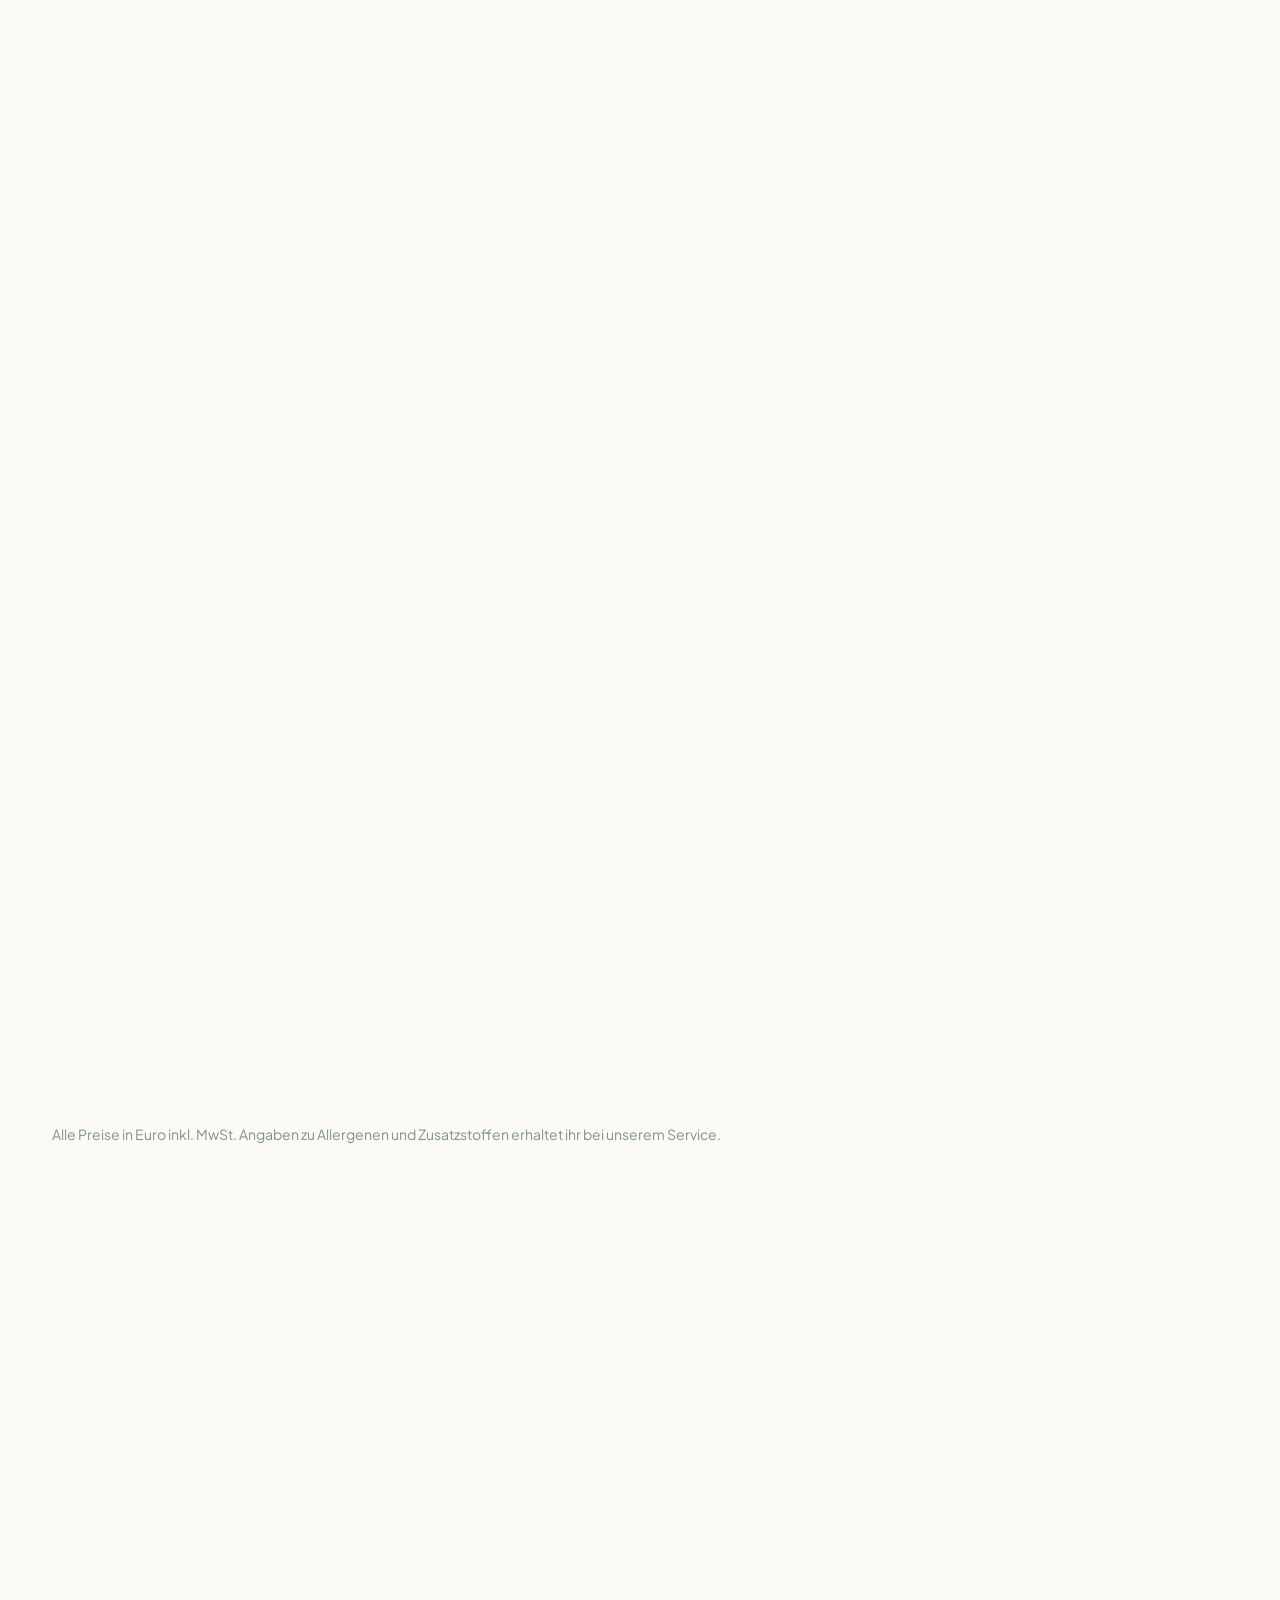
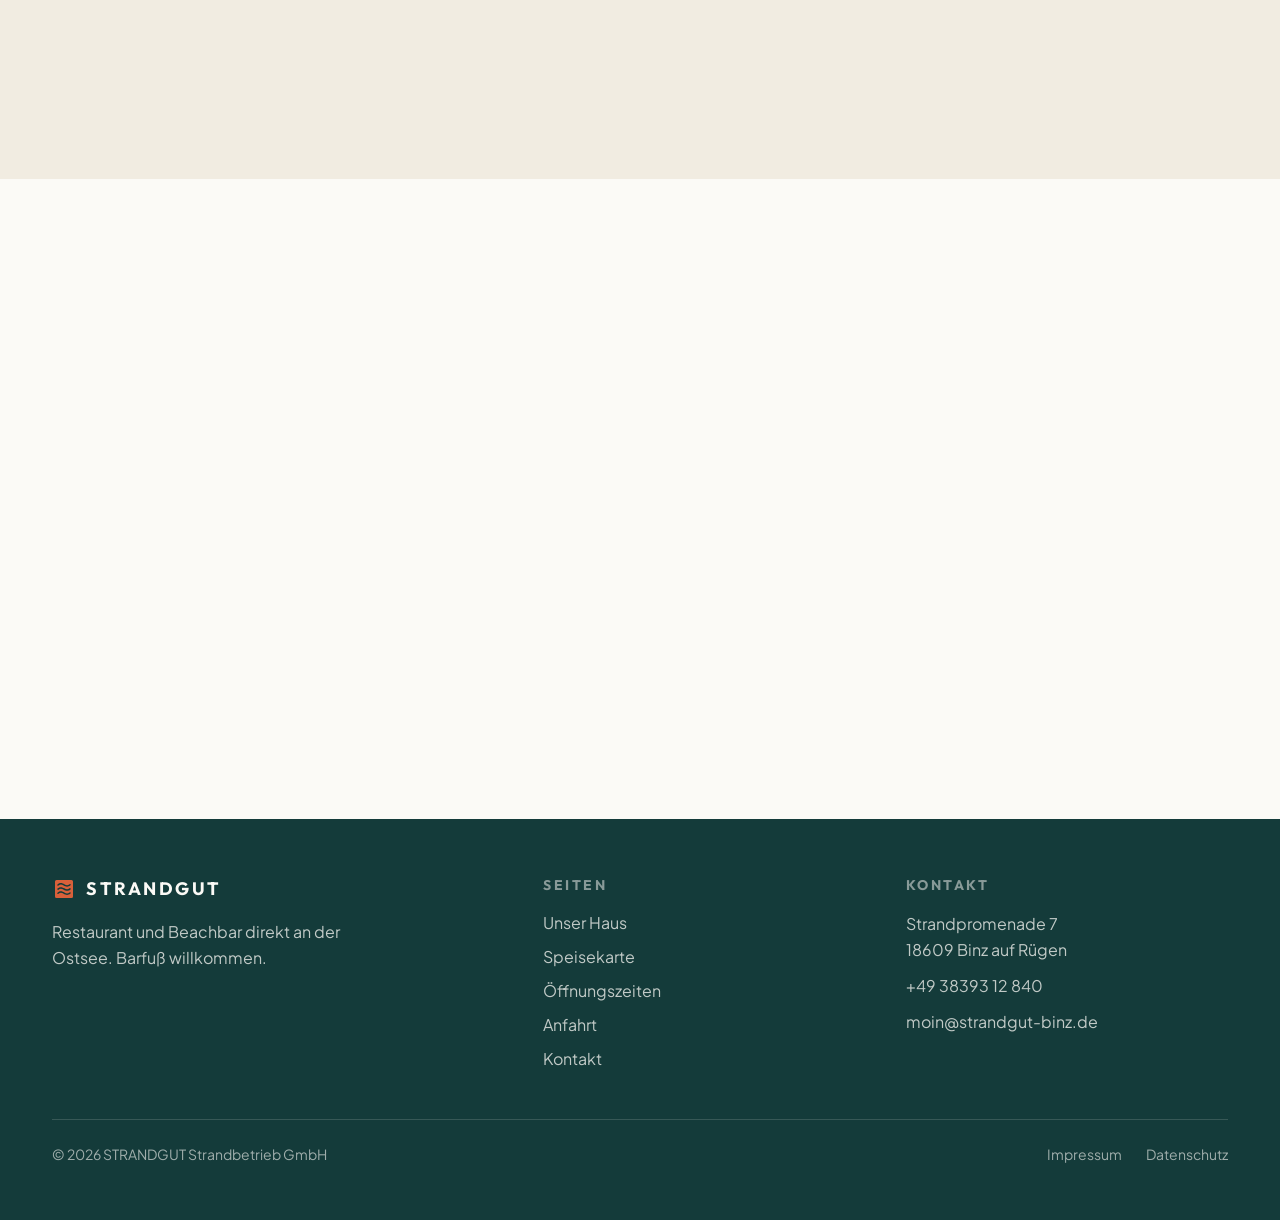
==== commit 5926fda0: "Redesign info site: restaurant-led layout over directory-listing feel Full-bleed atmospheric hero, "" ====
--- a/info/index.html
+++ b/info/index.html
@@ -7,11 +7,22 @@
     <meta name="theme-color" content="#143b3a" />
     <meta
       name="description"
-      content="STRANDGUT in Binz auf Rügen - Restaurant und Beachbar. Oeffnungszeiten, Speisekarte, Anfahrt und Reservierung auf einen Blick."
+      content="STRANDGUT in Binz auf Rügen - Restaurant und Beachbar direkt an der Strandpromenade. Frischer Ostseefisch, Gerichte vom Grill, Terrasse am Wasser. Öffnungszeiten, Speisekarte und Reservierung."
     />
-    <title>STRANDGUT Binz - Öffnungszeiten, Speisekarte & Reservierung</title>
-    <script type="module" crossorigin src="./assets/index-B0lCLc97.js"></script>
-    <link rel="stylesheet" crossorigin href="./assets/index-1Lk6VAh6.css">
+    <meta property="og:type" content="restaurant" />
+    <meta property="og:title" content="STRANDGUT — Restaurant & Beachbar in Binz auf Rügen" />
+    <meta
+      property="og:description"
+      content="Frischer Ostseefisch, Gerichte vom Grill und ein Platz mit Blick aufs Wasser. Mittags wie abends, das ganze Jahr."
+    />
+    <meta
+      property="og:image"
+      content="https://images.unsplash.com/photo-1559339352-11d035aa65de?auto=format&fit=crop&w=1200&q=70"
+    />
+    <meta name="twitter:card" content="summary_large_image" />
+    <title>STRANDGUT Binz — Restaurant & Beachbar an der Ostsee</title>
+    <script type="module" crossorigin src="./assets/index-CK4hLRDX.js"></script>
+    <link rel="stylesheet" crossorigin href="./assets/index-D3ZnA1WC.css">
   </head>
   <body>
     <div id="root"></div>
--- a/info/assets/index-D3ZnA1WC.css
+++ b/info/assets/index-D3ZnA1WC.css
@@ -0,0 +1 @@
+@font-face{font-family:Outfit Variable;font-style:normal;font-display:swap;font-weight:100 900;src:url(./outfit-latin-ext-wght-normal-DdQaqQDo.woff2)format("woff2-variations");unicode-range:U+100-2BA,U+2BD-2C5,U+2C7-2CC,U+2CE-2D7,U+2DD-2FF,U+304,U+308,U+329,U+1D00-1DBF,U+1E00-1E9F,U+1EF2-1EFF,U+2020,U+20A0-20AB,U+20AD-20C0,U+2113,U+2C60-2C7F,U+A720-A7FF}@font-face{font-family:Outfit Variable;font-style:normal;font-display:swap;font-weight:100 900;src:url(./outfit-latin-wght-normal-Bc-8i84L.woff2)format("woff2-variations");unicode-range:U+??,U+131,U+152-153,U+2BB-2BC,U+2C6,U+2DA,U+2DC,U+304,U+308,U+329,U+2000-206F,U+20AC,U+2122,U+2191,U+2193,U+2212,U+2215,U+FEFF,U+FFFD}@font-face{font-family:Plus Jakarta Sans Variable;font-style:normal;font-display:swap;font-weight:200 800;src:url([data-uri])format("woff2-variations");unicode-range:U+460-52F,U+1C80-1C8A,U+20B4,U+2DE0-2DFF,U+A640-A69F,U+FE2E-FE2F}@font-face{font-family:Plus Jakarta Sans Variable;font-style:normal;font-display:swap;font-weight:200 800;src:url(./plus-jakarta-sans-vietnamese-wght-normal-qRpaaN48.woff2)format("woff2-variations");unicode-range:U+102-103,U+110-111,U+128-129,U+168-169,U+1A0-1A1,U+1AF-1B0,U+300-301,U+303-304,U+308-309,U+323,U+329,U+1EA0-1EF9,U+20AB}@font-face{font-family:Plus Jakarta Sans Variable;font-style:normal;font-display:swap;font-weight:200 800;src:url(./plus-jakarta-sans-latin-ext-wght-normal-DmpS2jIq.woff2)format("woff2-variations");unicode-range:U+100-2BA,U+2BD-2C5,U+2C7-2CC,U+2CE-2D7,U+2DD-2FF,U+304,U+308,U+329,U+1D00-1DBF,U+1E00-1E9F,U+1EF2-1EFF,U+2020,U+20A0-20AB,U+20AD-20C0,U+2113,U+2C60-2C7F,U+A720-A7FF}@font-face{font-family:Plus Jakarta Sans Variable;font-style:normal;font-display:swap;font-weight:200 800;src:url(./plus-jakarta-sans-latin-wght-normal-eXO_dkmS.woff2)format("woff2-variations");unicode-range:U+??,U+131,U+152-153,U+2BB-2BC,U+2C6,U+2DA,U+2DC,U+304,U+308,U+329,U+2000-206F,U+20AC,U+2122,U+2191,U+2193,U+2212,U+2215,U+FEFF,U+FFFD}@layer properties{@supports (((-webkit-hyphens:none)) and (not (margin-trim:inline))) or ((-moz-orient:inline) and (not (color:rgb(from red r g b)))){*,:before,:after,::backdrop{--tw-rotate-x:initial;--tw-rotate-y:initial;--tw-rotate-z:initial;--tw-skew-x:initial;--tw-skew-y:initial;--tw-space-y-reverse:0;--tw-border-style:solid;--tw-leading:initial;--tw-font-weight:initial;--tw-tracking:initial;--tw-shadow:0 0 #0000;--tw-shadow-color:initial;--tw-shadow-alpha:100%;--tw-inset-shadow:0 0 #0000;--tw-inset-shadow-color:initial;--tw-inset-shadow-alpha:100%;--tw-ring-color:initial;--tw-ring-shadow:0 0 #0000;--tw-inset-ring-color:initial;--tw-inset-ring-shadow:0 0 #0000;--tw-ring-inset:initial;--tw-ring-offset-width:0px;--tw-ring-offset-color:#fff;--tw-ring-offset-shadow:0 0 #0000;--tw-outline-style:solid;--tw-blur:initial;--tw-brightness:initial;--tw-contrast:initial;--tw-grayscale:initial;--tw-hue-rotate:initial;--tw-invert:initial;--tw-opacity:initial;--tw-saturate:initial;--tw-sepia:initial;--tw-drop-shadow:initial;--tw-drop-shadow-color:initial;--tw-drop-shadow-alpha:100%;--tw-drop-shadow-size:initial;--tw-backdrop-blur:initial;--tw-backdrop-brightness:initial;--tw-backdrop-contrast:initial;--tw-backdrop-grayscale:initial;--tw-backdrop-hue-rotate:initial;--tw-backdrop-invert:initial;--tw-backdrop-opacity:initial;--tw-backdrop-saturate:initial;--tw-backdrop-sepia:initial;--tw-duration:initial}}}@layer theme{:root,:host{--font-sans:ui-sans-serif, system-ui, sans-serif, "Apple Color Emoji", "Segoe UI Emoji", "Segoe UI Symbol", "Noto Color Emoji";--font-mono:ui-monospace, SFMono-Regular, Menlo, Monaco, Consolas, "Liberation Mono", "Courier New", monospace;--color-white:#fff;--spacing:.25rem;--container-xs:20rem;--container-sm:24rem;--container-md:28rem;--container-xl:36rem;--container-2xl:42rem;--container-3xl:48rem;--text-xs:.75rem;--text-xs--line-height:calc(1 / .75);--text-sm:.875rem;--text-sm--line-height:calc(1.25 / .875);--text-base:1rem;--text-base--line-height:calc(1.5 / 1);--text-lg:1.125rem;--text-lg--line-height:calc(1.75 / 1.125);--text-xl:1.25rem;--text-xl--line-height:calc(1.75 / 1.25);--text-2xl:1.5rem;--text-2xl--line-height:calc(2 / 1.5);--text-3xl:1.875rem;--text-3xl--line-height:calc(2.25 / 1.875);--text-4xl:2.25rem;--text-4xl--line-height:calc(2.5 / 2.25);--text-6xl:3.75rem;--text-6xl--line-height:1;--text-7xl:4.5rem;--text-7xl--line-height:1;--font-weight-medium:500;--font-weight-semibold:600;--font-weight-bold:700;--tracking-tight:-.025em;--tracking-wide:.025em;--leading-tight:1.25;--leading-relaxed:1.625;--radius-xl:.75rem;--radius-2xl:1rem;--drop-shadow-sm:0 1px 2px #00000026;--animate-spin:spin 1s linear infinite;--animate-ping:ping 1s cubic-bezier(0, 0, .2, 1) infinite;--blur-sm:8px;--blur-md:12px;--default-transition-duration:.15s;--default-transition-timing-function:cubic-bezier(.4, 0, .2, 1);--default-font-family:var(--font-sans);--default-mono-font-family:var(--font-mono);--color-paper:#fbfaf6;--color-card:#fff;--color-sand:#f1ece1;--color-ink:#143b3a;--color-sea:#436b67;--color-mist:#7d938f;--color-accent:#d9603a;--color-accent-deep:#bd4d2b;--color-open:#2f7d54;--color-line:#e4ddcf;--font-display:"Outfit Variable", ui-sans-serif, system-ui, sans-serif;--font-body:"Plus Jakarta Sans Variable", ui-sans-serif, system-ui, sans-serif;--radius-pill:999px}}@layer base{*,:after,:before,::backdrop{box-sizing:border-box;border:0 solid;margin:0;padding:0}::file-selector-button{box-sizing:border-box;border:0 solid;margin:0;padding:0}html,:host{-webkit-text-size-adjust:100%;tab-size:4;line-height:1.5;font-family:var(--default-font-family,ui-sans-serif, system-ui, sans-serif, "Apple Color Emoji", "Segoe UI Emoji", "Segoe UI Symbol", "Noto Color Emoji");font-feature-settings:var(--default-font-feature-settings,normal);font-variation-settings:var(--default-font-variation-settings,normal);-webkit-tap-highlight-color:transparent}hr{height:0;color:inherit;border-top-width:1px}abbr:where([title]){-webkit-text-decoration:underline dotted;text-decoration:underline dotted}h1,h2,h3,h4,h5,h6{font-size:inherit;font-weight:inherit}a{color:inherit;-webkit-text-decoration:inherit;-webkit-text-decoration:inherit;-webkit-text-decoration:inherit;-webkit-text-decoration:inherit;text-decoration:inherit}b,strong{font-weight:bolder}code,kbd,samp,pre{font-family:var(--default-mono-font-family,ui-monospace, SFMono-Regular, Menlo, Monaco, Consolas, "Liberation Mono", "Courier New", monospace);font-feature-settings:var(--default-mono-font-feature-settings,normal);font-variation-settings:var(--default-mono-font-variation-settings,normal);font-size:1em}small{font-size:80%}sub,sup{vertical-align:baseline;font-size:75%;line-height:0;position:relative}sub{bottom:-.25em}sup{top:-.5em}table{text-indent:0;border-color:inherit;border-collapse:collapse}:-moz-focusring{outline:auto}progress{vertical-align:baseline}summary{display:list-item}ol,ul,menu{list-style:none}img,svg,video,canvas,audio,iframe,embed,object{vertical-align:middle;display:block}img,video{max-width:100%;height:auto}button,input,select,optgroup,textarea{font:inherit;font-feature-settings:inherit;font-variation-settings:inherit;letter-spacing:inherit;color:inherit;opacity:1;background-color:#0000;border-radius:0}::file-selector-button{font:inherit;font-feature-settings:inherit;font-variation-settings:inherit;letter-spacing:inherit;color:inherit;opacity:1;background-color:#0000;border-radius:0}:where(select:is([multiple],[size])) optgroup{font-weight:bolder}:where(select:is([multiple],[size])) optgroup option{padding-inline-start:20px}::file-selector-button{margin-inline-end:4px}::placeholder{opacity:1}@supports (not ((-webkit-appearance:-apple-pay-button))) or (contain-intrinsic-size:1px){::placeholder{color:currentColor}@supports (color:color-mix(in lab, red, red)){::placeholder{color:color-mix(in oklab, currentcolor 50%, transparent)}}}textarea{resize:vertical}::-webkit-search-decoration{-webkit-appearance:none}::-webkit-date-and-time-value{min-height:1lh;text-align:inherit}::-webkit-datetime-edit{display:inline-flex}::-webkit-datetime-edit-fields-wrapper{padding:0}::-webkit-datetime-edit{padding-block:0}::-webkit-datetime-edit-year-field{padding-block:0}::-webkit-datetime-edit-month-field{padding-block:0}::-webkit-datetime-edit-day-field{padding-block:0}::-webkit-datetime-edit-hour-field{padding-block:0}::-webkit-datetime-edit-minute-field{padding-block:0}::-webkit-datetime-edit-second-field{padding-block:0}::-webkit-datetime-edit-millisecond-field{padding-block:0}::-webkit-datetime-edit-meridiem-field{padding-block:0}::-webkit-calendar-picker-indicator{line-height:1}:-moz-ui-invalid{box-shadow:none}button,input:where([type=button],[type=reset],[type=submit]){appearance:button}::file-selector-button{appearance:button}::-webkit-inner-spin-button{height:auto}::-webkit-outer-spin-button{height:auto}[hidden]:where(:not([hidden=until-found])){display:none!important}}@layer components;@layer utilities{.absolute{position:absolute}.fixed{position:fixed}.relative{position:relative}.inset-0{inset:0}.inset-x-0{inset-inline:0}.top-0{top:0}.-bottom-8{bottom:calc(var(--spacing) * -8)}.-left-6{left:calc(var(--spacing) * -6)}.isolate{isolation:isolate}.-z-10{z-index:calc(10 * -1)}.z-50{z-index:50}.order-1{order:1}.order-2{order:2}.mx-auto{margin-inline:auto}.mt-0\.5{margin-top:calc(var(--spacing) * .5)}.mt-1{margin-top:var(--spacing)}.mt-2{margin-top:calc(var(--spacing) * 2)}.mt-3{margin-top:calc(var(--spacing) * 3)}.mt-4{margin-top:calc(var(--spacing) * 4)}.mt-5{margin-top:calc(var(--spacing) * 5)}.mt-6{margin-top:calc(var(--spacing) * 6)}.mt-7{margin-top:calc(var(--spacing) * 7)}.mt-8{margin-top:calc(var(--spacing) * 8)}.mt-9{margin-top:calc(var(--spacing) * 9)}.mt-10{margin-top:calc(var(--spacing) * 10)}.mt-12{margin-top:calc(var(--spacing) * 12)}.mb-1{margin-bottom:var(--spacing)}.mb-4{margin-bottom:calc(var(--spacing) * 4)}.block{display:block}.flex{display:flex}.grid{display:grid}.hidden{display:none}.inline-block{display:inline-block}.inline-flex{display:inline-flex}.aspect-\[3\/4\]{aspect-ratio:3/4}.aspect-\[4\/3\]{aspect-ratio:4/3}.aspect-\[4\/5\]{aspect-ratio:4/5}.aspect-square{aspect-ratio:1}.size-2\.5{width:calc(var(--spacing) * 2.5);height:calc(var(--spacing) * 2.5)}.size-4{width:calc(var(--spacing) * 4);height:calc(var(--spacing) * 4)}.size-5{width:calc(var(--spacing) * 5);height:calc(var(--spacing) * 5)}.size-6{width:calc(var(--spacing) * 6);height:calc(var(--spacing) * 6)}.size-7{width:calc(var(--spacing) * 7);height:calc(var(--spacing) * 7)}.size-11{width:calc(var(--spacing) * 11);height:calc(var(--spacing) * 11)}.size-14{width:calc(var(--spacing) * 14);height:calc(var(--spacing) * 14)}.size-full{width:100%;height:100%}.h-\[68px\]{height:68px}.min-h-\[88svh\]{min-height:88svh}.min-h-\[100dvh\]{min-height:100dvh}.min-h-\[340px\]{min-height:340px}.w-44{width:calc(var(--spacing) * 44)}.w-full{width:100%}.max-w-2xl{max-width:var(--container-2xl)}.max-w-3xl{max-width:var(--container-3xl)}.max-w-\[60ch\]{max-width:60ch}.max-w-\[1240px\]{max-width:1240px}.max-w-md{max-width:var(--container-md)}.max-w-sm{max-width:var(--container-sm)}.max-w-xl{max-width:var(--container-xl)}.max-w-xs{max-width:var(--container-xs)}.min-w-0{min-width:0}.flex-1{flex:1}.shrink-0{flex-shrink:0}.transform{transform:var(--tw-rotate-x,) var(--tw-rotate-y,) var(--tw-rotate-z,) var(--tw-skew-x,) var(--tw-skew-y,)}.animate-ping{animation:var(--animate-ping)}.animate-spin{animation:var(--animate-spin)}.break-inside-avoid{break-inside:avoid}.grid-cols-1{grid-template-columns:repeat(1,minmax(0,1fr))}.flex-col{flex-direction:column}.flex-wrap{flex-wrap:wrap}.items-baseline{align-items:baseline}.items-center{align-items:center}.items-end{align-items:flex-end}.justify-between{justify-content:space-between}.justify-center{justify-content:center}.gap-1{gap:var(--spacing)}.gap-1\.5{gap:calc(var(--spacing) * 1.5)}.gap-2{gap:calc(var(--spacing) * 2)}.gap-2\.5{gap:calc(var(--spacing) * 2.5)}.gap-3{gap:calc(var(--spacing) * 3)}.gap-4{gap:calc(var(--spacing) * 4)}.gap-5{gap:calc(var(--spacing) * 5)}.gap-6{gap:calc(var(--spacing) * 6)}.gap-7{gap:calc(var(--spacing) * 7)}.gap-8{gap:calc(var(--spacing) * 8)}.gap-10{gap:calc(var(--spacing) * 10)}.gap-12{gap:calc(var(--spacing) * 12)}:where(.space-y-2\.5>:not(:last-child)){--tw-space-y-reverse:0;margin-block-start:calc(calc(var(--spacing) * 2.5) * var(--tw-space-y-reverse));margin-block-end:calc(calc(var(--spacing) * 2.5) * calc(1 - var(--tw-space-y-reverse)))}:where(.space-y-4>:not(:last-child)){--tw-space-y-reverse:0;margin-block-start:calc(calc(var(--spacing) * 4) * var(--tw-space-y-reverse));margin-block-end:calc(calc(var(--spacing) * 4) * calc(1 - var(--tw-space-y-reverse)))}:where(.space-y-5>:not(:last-child)){--tw-space-y-reverse:0;margin-block-start:calc(calc(var(--spacing) * 5) * var(--tw-space-y-reverse));margin-block-end:calc(calc(var(--spacing) * 5) * calc(1 - var(--tw-space-y-reverse)))}.gap-x-3{column-gap:calc(var(--spacing) * 3)}.gap-x-14{column-gap:calc(var(--spacing) * 14)}.gap-y-1{row-gap:var(--spacing)}.gap-y-2\.5{row-gap:calc(var(--spacing) * 2.5)}.gap-y-12{row-gap:calc(var(--spacing) * 12)}.overflow-hidden{overflow:hidden}.overflow-x-hidden{overflow-x:hidden}.rounded-2xl{border-radius:var(--radius-2xl)}.rounded-\[16px\]{border-radius:16px}.rounded-\[20px\]{border-radius:20px}.rounded-full{border-radius:3.40282e38px}.rounded-pill{border-radius:var(--radius-pill)}.rounded-xl{border-radius:var(--radius-xl)}.border{border-style:var(--tw-border-style);border-width:1px}.border-4{border-style:var(--tw-border-style);border-width:4px}.border-t{border-top-style:var(--tw-border-style);border-top-width:1px}.border-b{border-bottom-style:var(--tw-border-style);border-bottom-width:1px}.border-dotted{--tw-border-style:dotted;border-style:dotted}.border-accent{border-color:var(--color-accent)}.border-ink\/20{border-color:#143b3a33}@supports (color:color-mix(in lab, red, red)){.border-ink\/20{border-color:color-mix(in oklab, var(--color-ink) 20%, transparent)}}.border-line{border-color:var(--color-line)}.border-paper{border-color:var(--color-paper)}.border-paper\/15{border-color:#fbfaf626}@supports (color:color-mix(in lab, red, red)){.border-paper\/15{border-color:color-mix(in oklab, var(--color-paper) 15%, transparent)}}.border-paper\/40{border-color:#fbfaf666}@supports (color:color-mix(in lab, red, red)){.border-paper\/40{border-color:color-mix(in oklab, var(--color-paper) 40%, transparent)}}.border-transparent{border-color:#0000}.bg-accent{background-color:var(--color-accent)}.bg-accent\/8{background-color:#d9603a14}@supports (color:color-mix(in lab, red, red)){.bg-accent\/8{background-color:color-mix(in oklab, var(--color-accent) 8%, transparent)}}.bg-accent\/10{background-color:#d9603a1a}@supports (color:color-mix(in lab, red, red)){.bg-accent\/10{background-color:color-mix(in oklab, var(--color-accent) 10%, transparent)}}.bg-card{background-color:var(--color-card)}.bg-ink{background-color:var(--color-ink)}.bg-mist{background-color:var(--color-mist)}.bg-open{background-color:var(--color-open)}.bg-open\/60{background-color:#2f7d5499}@supports (color:color-mix(in lab, red, red)){.bg-open\/60{background-color:color-mix(in oklab, var(--color-open) 60%, transparent)}}.bg-open\/70{background-color:#2f7d54b3}@supports (color:color-mix(in lab, red, red)){.bg-open\/70{background-color:color-mix(in oklab, var(--color-open) 70%, transparent)}}.bg-paper{background-color:var(--color-paper)}.bg-paper\/50{background-color:#fbfaf680}@supports (color:color-mix(in lab, red, red)){.bg-paper\/50{background-color:color-mix(in oklab, var(--color-paper) 50%, transparent)}}.bg-paper\/95{background-color:#fbfaf6f2}@supports (color:color-mix(in lab, red, red)){.bg-paper\/95{background-color:color-mix(in oklab, var(--color-paper) 95%, transparent)}}.bg-sand{background-color:var(--color-sand)}.bg-white{background-color:var(--color-white)}.bg-white\/5{background-color:#ffffff0d}@supports (color:color-mix(in lab, red, red)){.bg-white\/5{background-color:color-mix(in oklab, var(--color-white) 5%, transparent)}}.object-cover{object-fit:cover}.p-5{padding:calc(var(--spacing) * 5)}.p-6{padding:calc(var(--spacing) * 6)}.px-1{padding-inline:var(--spacing)}.px-2{padding-inline:calc(var(--spacing) * 2)}.px-3{padding-inline:calc(var(--spacing) * 3)}.px-4{padding-inline:calc(var(--spacing) * 4)}.px-5{padding-inline:calc(var(--spacing) * 5)}.px-6{padding-inline:calc(var(--spacing) * 6)}.px-7{padding-inline:calc(var(--spacing) * 7)}.py-0\.5{padding-block:calc(var(--spacing) * .5)}.py-1\.5{padding-block:calc(var(--spacing) * 1.5)}.py-2\.5{padding-block:calc(var(--spacing) * 2.5)}.py-3{padding-block:calc(var(--spacing) * 3)}.py-3\.5{padding-block:calc(var(--spacing) * 3.5)}.py-4{padding-block:calc(var(--spacing) * 4)}.py-5{padding-block:calc(var(--spacing) * 5)}.py-10{padding-block:calc(var(--spacing) * 10)}.py-14{padding-block:calc(var(--spacing) * 14)}.py-20{padding-block:calc(var(--spacing) * 20)}.pt-3{padding-top:calc(var(--spacing) * 3)}.pt-6{padding-top:calc(var(--spacing) * 6)}.pt-28{padding-top:calc(var(--spacing) * 28)}.pb-14{padding-bottom:calc(var(--spacing) * 14)}.text-center{text-align:center}.font-display{font-family:var(--font-display)}.text-2xl{font-size:var(--text-2xl);line-height:var(--tw-leading,var(--text-2xl--line-height))}.text-3xl{font-size:var(--text-3xl);line-height:var(--tw-leading,var(--text-3xl--line-height))}.text-4xl{font-size:var(--text-4xl);line-height:var(--tw-leading,var(--text-4xl--line-height))}.text-base{font-size:var(--text-base);line-height:var(--tw-leading,var(--text-base--line-height))}.text-lg{font-size:var(--text-lg);line-height:var(--tw-leading,var(--text-lg--line-height))}.text-sm{font-size:var(--text-sm);line-height:var(--tw-leading,var(--text-sm--line-height))}.text-xl{font-size:var(--text-xl);line-height:var(--tw-leading,var(--text-xl--line-height))}.text-xs{font-size:var(--text-xs);line-height:var(--tw-leading,var(--text-xs--line-height))}.text-\[10px\]{font-size:10px}.text-\[11px\]{font-size:11px}.leading-\[1\.04\]{--tw-leading:1.04;line-height:1.04}.leading-none{--tw-leading:1;line-height:1}.leading-relaxed{--tw-leading:var(--leading-relaxed);line-height:var(--leading-relaxed)}.leading-tight{--tw-leading:var(--leading-tight);line-height:var(--leading-tight)}.font-bold{--tw-font-weight:var(--font-weight-bold);font-weight:var(--font-weight-bold)}.font-medium{--tw-font-weight:var(--font-weight-medium);font-weight:var(--font-weight-medium)}.font-semibold{--tw-font-weight:var(--font-weight-semibold);font-weight:var(--font-weight-semibold)}.tracking-\[0\.2em\]{--tw-tracking:.2em;letter-spacing:.2em}.tracking-\[0\.14em\]{--tw-tracking:.14em;letter-spacing:.14em}.tracking-\[0\.18em\]{--tw-tracking:.18em;letter-spacing:.18em}.tracking-\[0\.22em\]{--tw-tracking:.22em;letter-spacing:.22em}.tracking-\[0\.24em\]{--tw-tracking:.24em;letter-spacing:.24em}.tracking-tight{--tw-tracking:var(--tracking-tight);letter-spacing:var(--tracking-tight)}.tracking-wide{--tw-tracking:var(--tracking-wide);letter-spacing:var(--tracking-wide)}.text-balance{text-wrap:balance}.whitespace-nowrap{white-space:nowrap}.text-accent{color:var(--color-accent)}.text-accent-deep{color:var(--color-accent-deep)}.text-ink{color:var(--color-ink)}.text-ink\/80{color:#143b3acc}@supports (color:color-mix(in lab, red, red)){.text-ink\/80{color:color-mix(in oklab, var(--color-ink) 80%, transparent)}}.text-ink\/85{color:#143b3ad9}@supports (color:color-mix(in lab, red, red)){.text-ink\/85{color:color-mix(in oklab, var(--color-ink) 85%, transparent)}}.text-mist{color:var(--color-mist)}.text-open{color:var(--color-open)}.text-paper{color:var(--color-paper)}.text-paper\/40{color:#fbfaf666}@supports (color:color-mix(in lab, red, red)){.text-paper\/40{color:color-mix(in oklab, var(--color-paper) 40%, transparent)}}.text-paper\/50{color:#fbfaf680}@supports (color:color-mix(in lab, red, red)){.text-paper\/50{color:color-mix(in oklab, var(--color-paper) 50%, transparent)}}.text-paper\/60{color:#fbfaf699}@supports (color:color-mix(in lab, red, red)){.text-paper\/60{color:color-mix(in oklab, var(--color-paper) 60%, transparent)}}.text-paper\/70{color:#fbfaf6b3}@supports (color:color-mix(in lab, red, red)){.text-paper\/70{color:color-mix(in oklab, var(--color-paper) 70%, transparent)}}.text-paper\/75{color:#fbfaf6bf}@supports (color:color-mix(in lab, red, red)){.text-paper\/75{color:color-mix(in oklab, var(--color-paper) 75%, transparent)}}.text-paper\/85{color:#fbfaf6d9}@supports (color:color-mix(in lab, red, red)){.text-paper\/85{color:color-mix(in oklab, var(--color-paper) 85%, transparent)}}.text-paper\/90{color:#fbfaf6e6}@supports (color:color-mix(in lab, red, red)){.text-paper\/90{color:color-mix(in oklab, var(--color-paper) 90%, transparent)}}.text-sea{color:var(--color-sea)}.text-white{color:var(--color-white)}.uppercase{text-transform:uppercase}.not-italic{font-style:normal}.shadow-lg{--tw-shadow:0 10px 15px -3px var(--tw-shadow-color,#0000001a), 0 4px 6px -4px var(--tw-shadow-color,#0000001a);box-shadow:var(--tw-inset-shadow), var(--tw-inset-ring-shadow), var(--tw-ring-offset-shadow), var(--tw-ring-shadow), var(--tw-shadow)}.shadow-sm{--tw-shadow:0 1px 3px 0 var(--tw-shadow-color,#0000001a), 0 1px 2px -1px var(--tw-shadow-color,#0000001a);box-shadow:var(--tw-inset-shadow), var(--tw-inset-ring-shadow), var(--tw-ring-offset-shadow), var(--tw-ring-shadow), var(--tw-shadow)}.outline{outline-style:var(--tw-outline-style);outline-width:1px}.drop-shadow-sm{--tw-drop-shadow-size:drop-shadow(0 1px 2px var(--tw-drop-shadow-color,#00000026));--tw-drop-shadow:drop-shadow(var(--drop-shadow-sm));filter:var(--tw-blur,) var(--tw-brightness,) var(--tw-contrast,) var(--tw-grayscale,) var(--tw-hue-rotate,) var(--tw-invert,) var(--tw-saturate,) var(--tw-sepia,) var(--tw-drop-shadow,)}.filter{filter:var(--tw-blur,) var(--tw-brightness,) var(--tw-contrast,) var(--tw-grayscale,) var(--tw-hue-rotate,) var(--tw-invert,) var(--tw-saturate,) var(--tw-sepia,) var(--tw-drop-shadow,)}.backdrop-blur-md{--tw-backdrop-blur:blur(var(--blur-md));-webkit-backdrop-filter:var(--tw-backdrop-blur,) var(--tw-backdrop-brightness,) var(--tw-backdrop-contrast,) var(--tw-backdrop-grayscale,) var(--tw-backdrop-hue-rotate,) var(--tw-backdrop-invert,) var(--tw-backdrop-opacity,) var(--tw-backdrop-saturate,) var(--tw-backdrop-sepia,);backdrop-filter:var(--tw-backdrop-blur,) var(--tw-backdrop-brightness,) var(--tw-backdrop-contrast,) var(--tw-backdrop-grayscale,) var(--tw-backdrop-hue-rotate,) var(--tw-backdrop-invert,) var(--tw-backdrop-opacity,) var(--tw-backdrop-saturate,) var(--tw-backdrop-sepia,)}.backdrop-blur-sm{--tw-backdrop-blur:blur(var(--blur-sm));-webkit-backdrop-filter:var(--tw-backdrop-blur,) var(--tw-backdrop-brightness,) var(--tw-backdrop-contrast,) var(--tw-backdrop-grayscale,) var(--tw-backdrop-hue-rotate,) var(--tw-backdrop-invert,) var(--tw-backdrop-opacity,) var(--tw-backdrop-saturate,) var(--tw-backdrop-sepia,);backdrop-filter:var(--tw-backdrop-blur,) var(--tw-backdrop-brightness,) var(--tw-backdrop-contrast,) var(--tw-backdrop-grayscale,) var(--tw-backdrop-hue-rotate,) var(--tw-backdrop-invert,) var(--tw-backdrop-opacity,) var(--tw-backdrop-saturate,) var(--tw-backdrop-sepia,)}.transition{transition-property:color,background-color,border-color,outline-color,text-decoration-color,fill,stroke,--tw-gradient-from,--tw-gradient-via,--tw-gradient-to,opacity,box-shadow,transform,translate,scale,rotate,filter,-webkit-backdrop-filter,backdrop-filter,display,content-visibility,overlay,pointer-events;transition-timing-function:var(--tw-ease,var(--default-transition-timing-function));transition-duration:var(--tw-duration,var(--default-transition-duration))}.transition-all{transition-property:all;transition-timing-function:var(--tw-ease,var(--default-transition-timing-function));transition-duration:var(--tw-duration,var(--default-transition-duration))}.transition-colors{transition-property:color,background-color,border-color,outline-color,text-decoration-color,fill,stroke,--tw-gradient-from,--tw-gradient-via,--tw-gradient-to;transition-timing-function:var(--tw-ease,var(--default-transition-timing-function));transition-duration:var(--tw-duration,var(--default-transition-duration))}.transition-transform{transition-property:transform,translate,scale,rotate;transition-timing-function:var(--tw-ease,var(--default-transition-timing-function));transition-duration:var(--tw-duration,var(--default-transition-duration))}.duration-200{--tw-duration:.2s;transition-duration:.2s}.duration-300{--tw-duration:.3s;transition-duration:.3s}.duration-500{--tw-duration:.5s;transition-duration:.5s}.outline-none{--tw-outline-style:none;outline-style:none}.\[column-fill\:_balance\]{column-fill:balance}.placeholder\:text-mist::placeholder{color:var(--color-mist)}.last\:border-b-0:last-child{border-bottom-style:var(--tw-border-style);border-bottom-width:0}@media (hover:hover){.hover\:scale-\[1\.03\]:hover{scale:1.03}.hover\:border-accent:hover{border-color:var(--color-accent)}.hover\:bg-accent-deep:hover{background-color:var(--color-accent-deep)}.hover\:bg-ink:hover{background-color:var(--color-ink)}.hover\:bg-paper:hover{background-color:var(--color-paper)}.hover\:bg-sand:hover{background-color:var(--color-sand)}.hover\:bg-white:hover{background-color:var(--color-white)}.hover\:text-accent:hover{color:var(--color-accent)}.hover\:text-accent-deep:hover{color:var(--color-accent-deep)}.hover\:text-ink:hover{color:var(--color-ink)}.hover\:text-paper:hover{color:var(--color-paper)}.hover\:text-white:hover{color:var(--color-white)}.hover\:underline:hover{text-decoration-line:underline}}.focus\:border-accent:focus{border-color:var(--color-accent)}.focus\:ring-2:focus{--tw-ring-shadow:var(--tw-ring-inset,) 0 0 0 calc(2px + var(--tw-ring-offset-width)) var(--tw-ring-color,currentcolor);box-shadow:var(--tw-inset-shadow), var(--tw-inset-ring-shadow), var(--tw-ring-offset-shadow), var(--tw-ring-shadow), var(--tw-shadow)}.focus\:ring-accent\/25:focus{--tw-ring-color:#d9603a40}@supports (color:color-mix(in lab, red, red)){.focus\:ring-accent\/25:focus{--tw-ring-color:color-mix(in oklab, var(--color-accent) 25%, transparent)}}.focus-visible\:ring-2:focus-visible{--tw-ring-shadow:var(--tw-ring-inset,) 0 0 0 calc(2px + var(--tw-ring-offset-width)) var(--tw-ring-color,currentcolor);box-shadow:var(--tw-inset-shadow), var(--tw-inset-ring-shadow), var(--tw-ring-offset-shadow), var(--tw-ring-shadow), var(--tw-shadow)}.focus-visible\:ring-accent:focus-visible{--tw-ring-color:var(--color-accent)}.focus-visible\:ring-white:focus-visible{--tw-ring-color:var(--color-white)}.focus-visible\:ring-offset-2:focus-visible{--tw-ring-offset-width:2px;--tw-ring-offset-shadow:var(--tw-ring-inset,) 0 0 0 var(--tw-ring-offset-width) var(--tw-ring-offset-color)}.focus-visible\:ring-offset-ink:focus-visible{--tw-ring-offset-color:var(--color-ink)}.focus-visible\:outline-none:focus-visible{--tw-outline-style:none;outline-style:none}.active\:scale-\[0\.98\]:active{scale:.98}.disabled\:opacity-80:disabled{opacity:.8}@media (width>=40rem){.sm\:col-span-2{grid-column:span 2/span 2}.sm\:block{display:block}.sm\:columns-2{columns:2}.sm\:grid-cols-2{grid-template-columns:repeat(2,minmax(0,1fr))}.sm\:flex-row{flex-direction:row}.sm\:items-center{align-items:center}.sm\:items-end{align-items:flex-end}.sm\:justify-between{justify-content:space-between}.sm\:p-8{padding:calc(var(--spacing) * 8)}.sm\:px-8{padding-inline:calc(var(--spacing) * 8)}.sm\:py-24{padding-block:calc(var(--spacing) * 24)}.sm\:py-28{padding-block:calc(var(--spacing) * 28)}.sm\:pb-20{padding-bottom:calc(var(--spacing) * 20)}.sm\:text-4xl{font-size:var(--text-4xl);line-height:var(--tw-leading,var(--text-4xl--line-height))}.sm\:text-6xl{font-size:var(--text-6xl);line-height:var(--tw-leading,var(--text-6xl--line-height))}.sm\:text-\[2\.6rem\]{font-size:2.6rem}}@media (width>=48rem){.md\:grid-cols-2{grid-template-columns:repeat(2,minmax(0,1fr))}}@media (width>=64rem){.lg\:-left-10{left:calc(var(--spacing) * -10)}.lg\:order-1{order:1}.lg\:order-2{order:2}.lg\:flex{display:flex}.lg\:hidden{display:none}.lg\:min-h-0{min-height:0}.lg\:w-52{width:calc(var(--spacing) * 52)}.lg\:columns-3{columns:3}.lg\:grid-cols-2{grid-template-columns:repeat(2,minmax(0,1fr))}.lg\:grid-cols-\[0\.9fr_1\.1fr\]{grid-template-columns:.9fr 1.1fr}.lg\:grid-cols-\[1\.4fr_1fr_1fr\]{grid-template-columns:1.4fr 1fr 1fr}.lg\:grid-cols-\[1\.05fr_0\.95fr\]{grid-template-columns:1.05fr .95fr}.lg\:items-center{align-items:center}.lg\:gap-10{gap:calc(var(--spacing) * 10)}.lg\:gap-16{gap:calc(var(--spacing) * 16)}.lg\:text-7xl{font-size:var(--text-7xl);line-height:var(--tw-leading,var(--text-7xl--line-height))}}}html{scroll-behavior:smooth;-webkit-text-size-adjust:100%;scroll-padding-top:5rem}@media (prefers-reduced-motion:reduce){html{scroll-behavior:auto}}body{background-color:var(--color-paper);color:var(--color-ink);font-family:var(--font-body);font-synthesis-weight:none;text-rendering:optimizelegibility;-webkit-font-smoothing:antialiased;-moz-osx-font-smoothing:grayscale;margin:0}::selection{background-color:var(--color-accent);color:#fff}.font-display{font-family:var(--font-display)}.rule{border-color:var(--color-line)}@media (prefers-reduced-motion:no-preference){@supports (animation-timeline:view()){.reveal{opacity:0;animation:linear forwards reveal-up;animation-timeline:view();animation-range:entry entry 40%;transform:translateY(16px)}@keyframes reveal-up{to{opacity:1;transform:translateY(0)}}}}@property --tw-rotate-x{syntax:"*";inherits:false}@property --tw-rotate-y{syntax:"*";inherits:false}@property --tw-rotate-z{syntax:"*";inherits:false}@property --tw-skew-x{syntax:"*";inherits:false}@property --tw-skew-y{syntax:"*";inherits:false}@property --tw-space-y-reverse{syntax:"*";inherits:false;initial-value:0}@property --tw-border-style{syntax:"*";inherits:false;initial-value:solid}@property --tw-leading{syntax:"*";inherits:false}@property --tw-font-weight{syntax:"*";inherits:false}@property --tw-tracking{syntax:"*";inherits:false}@property --tw-shadow{syntax:"*";inherits:false;initial-value:0 0 #0000}@property --tw-shadow-color{syntax:"*";inherits:false}@property --tw-shadow-alpha{syntax:"<percentage>";inherits:false;initial-value:100%}@property --tw-inset-shadow{syntax:"*";inherits:false;initial-value:0 0 #0000}@property --tw-inset-shadow-color{syntax:"*";inherits:false}@property --tw-inset-shadow-alpha{syntax:"<percentage>";inherits:false;initial-value:100%}@property --tw-ring-color{syntax:"*";inherits:false}@property --tw-ring-shadow{syntax:"*";inherits:false;initial-value:0 0 #0000}@property --tw-inset-ring-color{syntax:"*";inherits:false}@property --tw-inset-ring-shadow{syntax:"*";inherits:false;initial-value:0 0 #0000}@property --tw-ring-inset{syntax:"*";inherits:false}@property --tw-ring-offset-width{syntax:"<length>";inherits:false;initial-value:0}@property --tw-ring-offset-color{syntax:"*";inherits:false;initial-value:#fff}@property --tw-ring-offset-shadow{syntax:"*";inherits:false;initial-value:0 0 #0000}@property --tw-outline-style{syntax:"*";inherits:false;initial-value:solid}@property --tw-blur{syntax:"*";inherits:false}@property --tw-brightness{syntax:"*";inherits:false}@property --tw-contrast{syntax:"*";inherits:false}@property --tw-grayscale{syntax:"*";inherits:false}@property --tw-hue-rotate{syntax:"*";inherits:false}@property --tw-invert{syntax:"*";inherits:false}@property --tw-opacity{syntax:"*";inherits:false}@property --tw-saturate{syntax:"*";inherits:false}@property --tw-sepia{syntax:"*";inherits:false}@property --tw-drop-shadow{syntax:"*";inherits:false}@property --tw-drop-shadow-color{syntax:"*";inherits:false}@property --tw-drop-shadow-alpha{syntax:"<percentage>";inherits:false;initial-value:100%}@property --tw-drop-shadow-size{syntax:"*";inherits:false}@property --tw-backdrop-blur{syntax:"*";inherits:false}@property --tw-backdrop-brightness{syntax:"*";inherits:false}@property --tw-backdrop-contrast{syntax:"*";inherits:false}@property --tw-backdrop-grayscale{syntax:"*";inherits:false}@property --tw-backdrop-hue-rotate{syntax:"*";inherits:false}@property --tw-backdrop-invert{syntax:"*";inherits:false}@property --tw-backdrop-opacity{syntax:"*";inherits:false}@property --tw-backdrop-saturate{syntax:"*";inherits:false}@property --tw-backdrop-sepia{syntax:"*";inherits:false}@property --tw-duration{syntax:"*";inherits:false}@keyframes spin{to{transform:rotate(360deg)}}@keyframes ping{75%,to{opacity:0;transform:scale(2)}}
